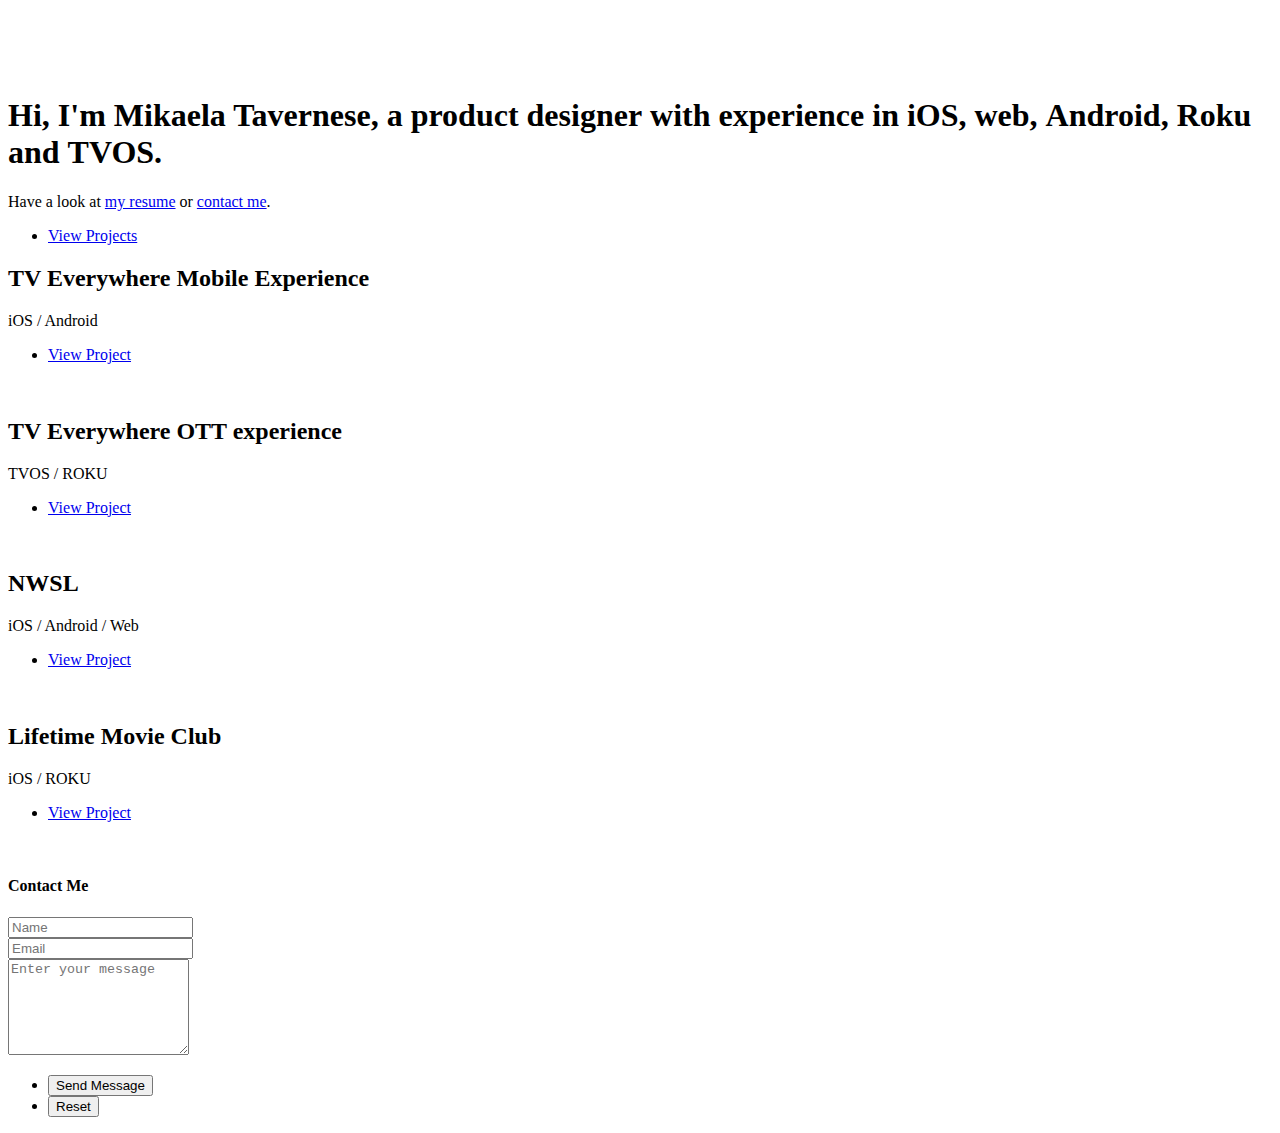
==== index.html @ 7dec74e7 "updated svg logo (link)" ====
<!DOCTYPE HTML>
<!--
    Photon by HTML5 UP
    html5up.net | @ajlkn
    Free for personal and commercial use under the CCA 3.0 license (html5up.net/license)
-->
<html>

<head>
    <title>Mikaela  Tavernese</title>
    <meta charset="utf-8" />
    <meta name="viewport" content="width=device-width, initial-scale=1" />
    <!--[if lte IE 8]><script src="assets/js/ie/html5shiv.js"></script><![endif]-->
    <link rel="stylesheet" href="assets/css/main.css" />
    <!--[if lte IE 8]><link rel="stylesheet" href="assets/css/ie8.css" /><![endif]-->
    <!--[if lte IE 9]><link rel="stylesheet" href="assets/css/ie9.css" /><![endif]-->
</head>

<body>
    <!-- Header -->
    <section id="header">
        <div class="inner">
            <!-- <span class="icon major fa-cloud"></span> -->
            <span class="logo">
              <svg width="4em" height="4em" viewBox="0 0 36 36" version="1.1">
                <g id="Page-1" stroke="none" stroke-width="1" fill="none" fill-rule="evenodd">
                    <path d="M18,36 C8.0588745,36 0,27.9411255 0,18 C0,8.0588745 8.0588745,0 18,0 C27.9411255,0 36,8.0588745 36,18 C36,27.9411255 27.9411255,36 18,36 Z M23.976,12.212 L18.267,19.393 L12.533,12.212 C12.398,12.081 12.216,12 12.012,12 L9,12 L9,13.476 L10.775,13.476 L10.775,22.597 L9,22.597 L9,24.075 L14.026,24.075 L14.026,22.597 L12.25,22.597 L12.25,14.328 L17.597,20.954 L17.697,21.081 C17.84,21.221 18.037,21.311 18.254,21.311 C18.472,21.311 18.667,21.221 18.81,21.081 L18.913,20.954 L24.211,14.328 L24.256,22.597 L22.482,22.597 L22.482,24.075 L27.509,24.075 L27.509,22.597 L25.731,22.597 L25.731,13.476 L27.509,13.476 L27.509,12 L24.495,12 C24.293,12 24.109,12.081 23.976,12.212 Z" id="Oval-Copy" fill="#fff"></path>
                </g>
            </svg>
            </span>
            <h1>Hi, I'm <strong>Mikaela Tavernese</strong>, a <strong>product designer</strong> with experience in <strong>iOS</strong>, <strong>web</strong>, <strong>Android</strong>, <strong>Roku</strong> and <strong>TVOS</strong>.</h1>
            <p>Have a look at <a href="resume3.html">my resume</a> or <a href="#footer" class=" scrolly">contact me</a>.</p>
            <ul class="actions">
                <li><a href="#one" class="button scrolly">View Projects</a></li>
            </ul>
        </div>
    </section>
    <!-- TVE mobile -->
    <section id="one" class="main style1 first">
        <div class="container">
            <div class="row 150%">
                <div class="6u 12u$(medium)">
                    <header class="major">
                        <h2>TV Everywhere Mobile Experience</h2>
                    </header>
                    <p>iOS / Android</p>
                    <ul class="actions fit">
                        <li><a href="project-tvem.html" class="button special">View Project</a></li>
                    </ul>
                </div>
                <div class="6u$ 12u$(medium) important(medium)">
                    <span class="image fit"><img src="images/tve-home.jpg" alt="" /></span>
                </div>
            </div>
        </div>
    </section>
    <!-- TVE ott -->
    <section id="one" class="main style1">
        <div class="container">
            <div class="row 150%">
                <div class="6u 12u$(medium)">
                    <header class="major">
                        <h2>TV Everywhere OTT experience</h2>
                    </header>
                    <p>TVOS / ROKU</p>
                    <ul class="actions fit">
                        <li><a href="project-tveott.html" class="button special">View Project</a></li>
                    </ul>
                </div>
                <div class="6u$ 12u$(medium) important(medium)">
                    <span class="image fit"><img src="images/tveott-home.jpg" alt="" /></span>
                </div>
            </div>
        </div>
    </section>
    <!-- NWSL -->
    <section id="one" class="main style1">
        <div class="container">
            <div class="row 150%">
                <div class="6u 12u$(medium)">
                    <header class="major">
                        <h2>NWSL</h2>
                    </header>
                    <p>iOS / Android / Web</p>
                    <ul class="actions fit">
                        <li><a href="project-nwsl.html" class="button special">View Project</a></li>
                    </ul>
                </div>
                <div class="6u$ 12u$(medium) important(medium)">
                    <span class="image fit"><img src="images/nwsl-home.jpg" alt="" /></span>
                </div>
            </div>
        </div>
    </section>
    <!-- LMC -->
    <section id="one" class="main style1">
        <div class="container last">
            <div class="row 150%">
                <div class="6u 12u$(medium)">
                    <header class="major">
                        <h2>Lifetime Movie Club</h2>
                    </header>
                    <p>iOS / ROKU</p>
                    <ul class="actions fit">
                        <li><a href="project-lmc.html" class="button special">View Project</a></li>
                    </ul>
                </div>
                <div class="6u$ 12u$(medium) important(medium)">
                    <span class="image fit"><img src="images/lmc-home.jpg" alt="" /></span>
                </div>
            </div>
        </div>
    </section>
    <!-- Footer -->
    <section id="footer">
        <div class="container last">
            <h4>Contact Me</h4>
            <form action="mailto:mikaela@tavernese.com" method="post" action="#">
                <div class="row uniform 50%">
                    <div class="6u 12u$(xsmall)">
                        <input type="text" name="demo-name" id="demo-name" value="" placeholder="Name" />
                    </div>
                    <div class="6u$ 12u$(xsmall)">
                        <input type="email" name="demo-email" id="demo-email" value="" placeholder="Email" />
                    </div>
                    <div class="12u$">
                        <textarea name="demo-message" id="demo-message" placeholder="Enter your message" rows="6"></textarea>
                    </div>
                    <div class="12u$">
                        <ul class="actions">
                            <li>
                                <input type="submit" value="Send Message" class="special" />
                            </li>
                            <li>
                                <input type="reset" value="Reset" />
                            </li>
                        </ul>
                    </div>
                </div>
            </form>
        </div>
    </section>
    <!-- Scripts -->
    <script src="assets/js/jquery.min.js"></script>
    <script src="assets/js/jquery.scrolly.min.js"></script>
    <script src="assets/js/skel.min.js"></script>
    <script src="assets/js/util.js"></script>
    <!--[if lte IE 8]><script src="assets/js/ie/respond.min.js"></script><![endif]-->
    <script src="assets/js/main.js"></script>
</body>

</html>
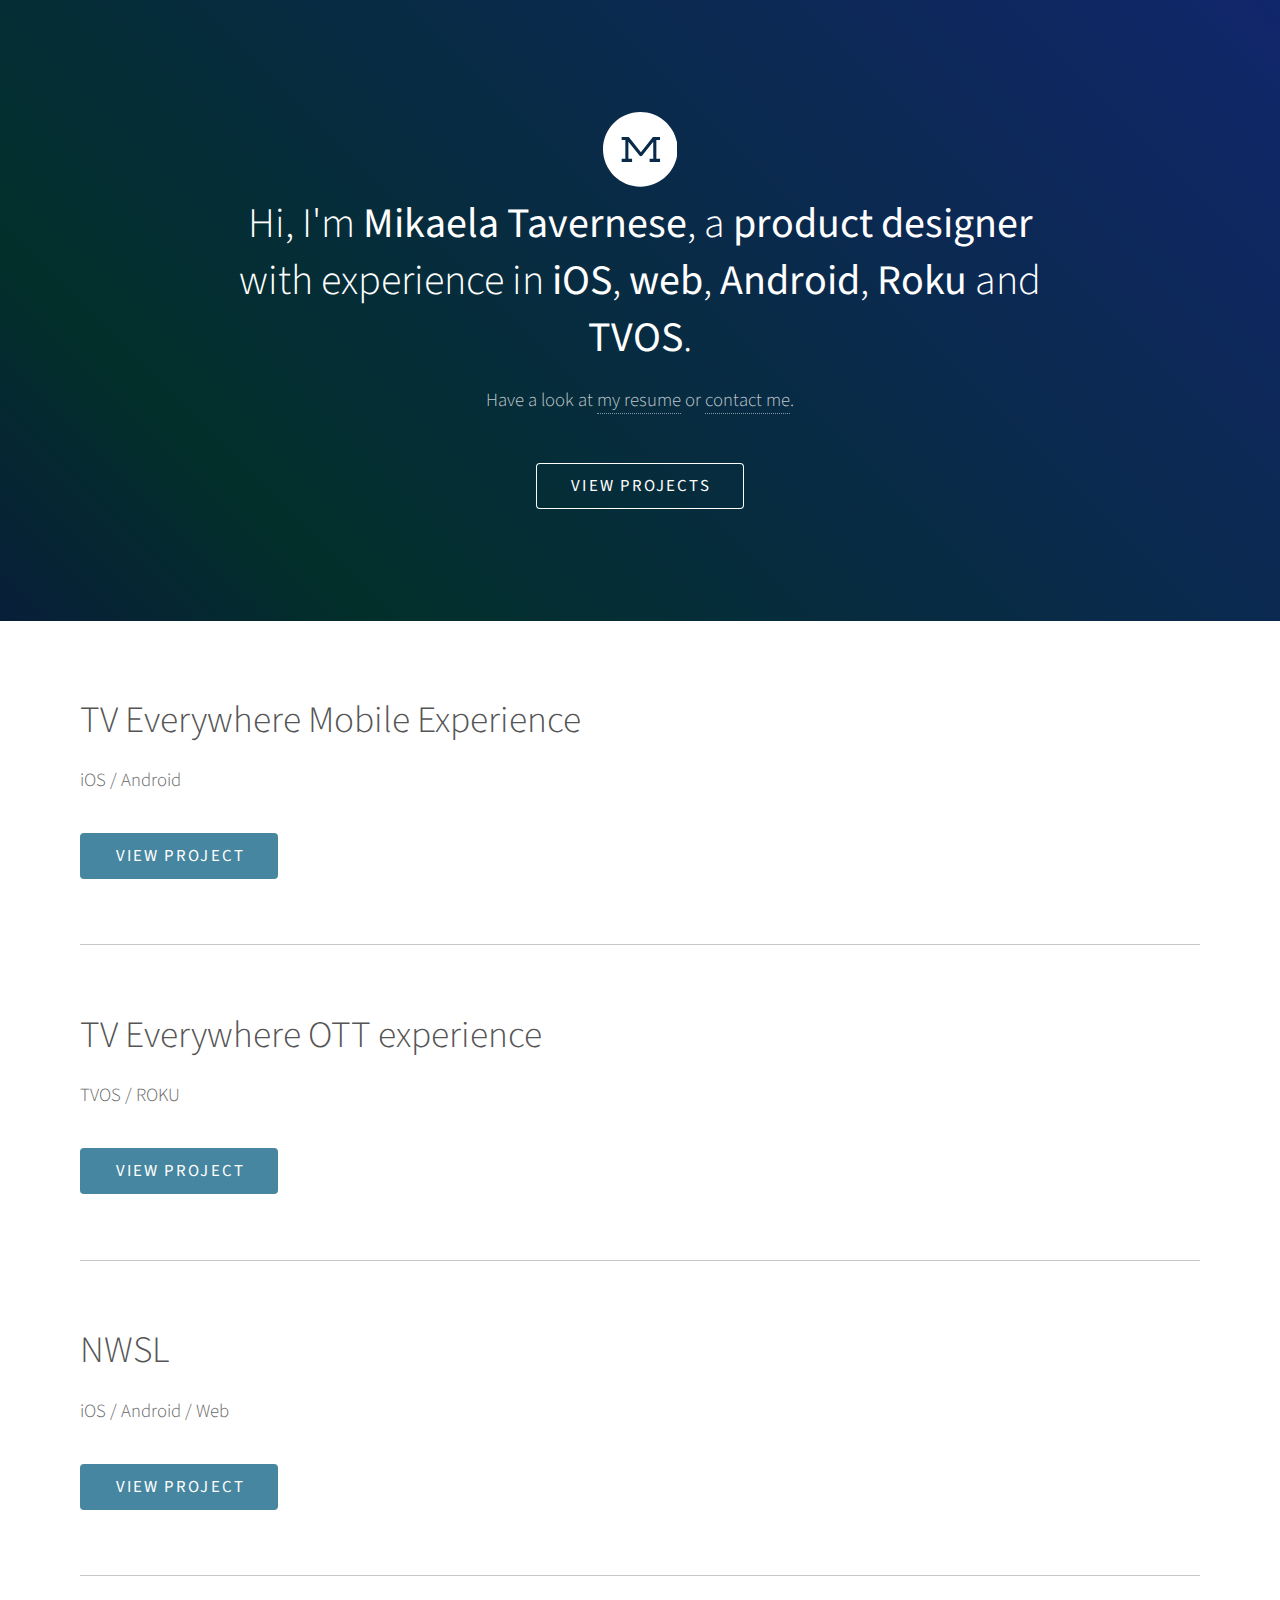
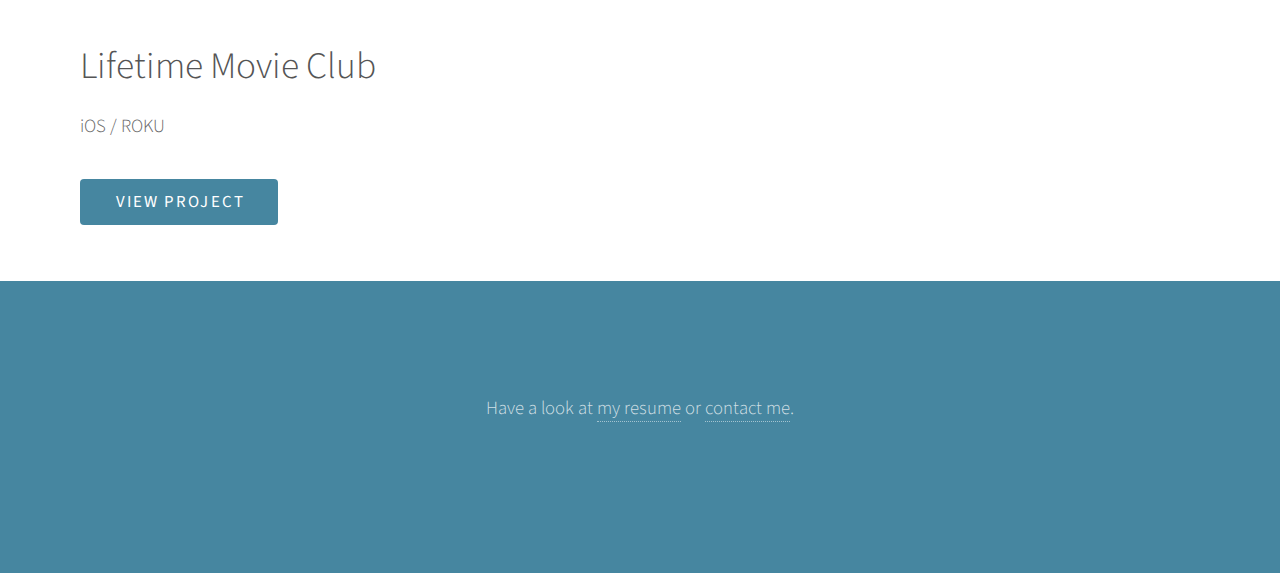
==== commit 7b24a477: "updated resume to add GC" ====
--- a/index.html
+++ b/index.html
@@ -10,6 +10,7 @@
     <title>Mikaela  Tavernese</title>
     <meta charset="utf-8" />
     <meta name="viewport" content="width=device-width, initial-scale=1" />
+    <link rel="shortcut icon" href="https://mikaelatavernese.github.io/favicon.ico">
     <!--[if lte IE 8]><script src="assets/js/ie/html5shiv.js"></script><![endif]-->
     <link rel="stylesheet" href="assets/css/main.css" />
     <!--[if lte IE 8]><link rel="stylesheet" href="assets/css/ie8.css" /><![endif]-->
@@ -29,7 +30,7 @@
             </svg>
             </span>
             <h1>Hi, I'm <strong>Mikaela Tavernese</strong>, a <strong>product designer</strong> with experience in <strong>iOS</strong>, <strong>web</strong>, <strong>Android</strong>, <strong>Roku</strong> and <strong>TVOS</strong>.</h1>
-            <p>Have a look at <a href="resume3.html">my resume</a> or <a href="#footer" class=" scrolly">contact me</a>.</p>
+            <p>Have a look at <a href="resume.html">my resume</a> or <a href="mailto:mikaela@tavernese.com?subject=Web%20Contact%20Form">contact me</a>.</p>
             <ul class="actions">
                 <li><a href="#one" class="button scrolly">View Projects</a></li>
             </ul>
@@ -113,7 +114,8 @@
     </section>
     <!-- Footer -->
     <section id="footer">
-        <div class="container last">
+      <p>Have a look at <a href="resume.html">my resume</a> or <a href="mailto:mikaela@tavernese.com?subject=Web%20Contact%20Form">contact me</a>.</p>
+        <!-- <div class="container last">
             <h4>Contact Me</h4>
             <form action="mailto:mikaela@tavernese.com" method="post" action="#">
                 <div class="row uniform 50%">
@@ -138,7 +140,7 @@
                     </div>
                 </div>
             </form>
-        </div>
+        </div> -->
     </section>
     <!-- Scripts -->
     <script src="assets/js/jquery.min.js"></script>
--- a/assets/css/main.css
+++ b/assets/css/main.css
@@ -0,0 +1,3779 @@
+@import url("font-awesome.min.css");
+@import url("https://fonts.googleapis.com/css?family=Source+Sans+Pro:300,300italic,400,400italic");
+
+
+
+
+/*
+    Photon by HTML5 UP
+    html5up.net | @ajlkn
+    Free for personal and commercial use under the CCA 3.0 license (html5up.net/license)
+*/
+
+
+/* Reset */
+
+html,
+body,
+div,
+span,
+applet,
+object,
+iframe,
+h1,
+h2,
+h3,
+h4,
+h5,
+h6,
+p,
+blockquote,
+pre,
+a,
+abbr,
+acronym,
+address,
+big,
+cite,
+code,
+del,
+dfn,
+em,
+img,
+ins,
+kbd,
+q,
+s,
+samp,
+small,
+strike,
+strong,
+sub,
+sup,
+tt,
+var,
+b,
+u,
+i,
+center,
+dl,
+dt,
+dd,
+ol,
+ul,
+li,
+fieldset,
+form,
+label,
+legend,
+table,
+caption,
+tbody,
+tfoot,
+thead,
+tr,
+th,
+td,
+article,
+aside,
+canvas,
+details,
+embed,
+figure,
+figcaption,
+footer,
+header,
+hgroup,
+menu,
+nav,
+output,
+ruby,
+section,
+summary,
+time,
+mark,
+audio,
+video {
+    margin: 0;
+    padding: 0;
+    border: 0;
+    font-size: 100%;
+    font: inherit;
+    vertical-align: baseline;
+}
+
+article,
+aside,
+details,
+figcaption,
+figure,
+footer,
+header,
+hgroup,
+menu,
+nav,
+section {
+    display: block;
+}
+
+body {
+    line-height: 1;
+}
+
+ol,
+ul {
+    list-style: none;
+}
+
+blockquote,
+q {
+    quotes: none;
+}
+
+blockquote:before,
+blockquote:after,
+q:before,
+q:after {
+    content: '';
+    content: none;
+}
+
+table {
+    border-collapse: collapse;
+    border-spacing: 0;
+}
+
+body {
+    -webkit-text-size-adjust: none;
+}
+
+
+
+
+/* Box Model */
+
+*,
+*:before,
+*:after {
+    -moz-box-sizing: border-box;
+    -webkit-box-sizing: border-box;
+    box-sizing: border-box;
+}
+
+
+
+
+/* Containers */
+
+.container {
+    margin-left: auto;
+    margin-right: auto;
+}
+
+.container.\31 25\25 {
+    width: 100%;
+    max-width: 75em;
+    min-width: 60em;
+}
+
+.container.\37 5\25 {
+    width: 45em;
+}
+
+.container.\35 0\25 {
+    width: 30em;
+}
+
+.container.\32 5\25 {
+    width: 15em;
+}
+
+.container {
+    width: 60em;
+}
+
+@media screen and (max-width: 1680px) {
+
+    .container.\31 25\25 {
+        width: 100%;
+        max-width: 75em;
+        min-width: 60em;
+    }
+
+    .container.\37 5\25 {
+        width: 45em;
+    }
+
+    .container.\35 0\25 {
+        width: 30em;
+    }
+
+    .container.\32 5\25 {
+        width: 15em;
+    }
+
+    .container {
+        width: 60em;
+    }
+}
+
+@media screen and (max-width: 1140px) {
+
+    .container.\31 25\25 {
+        width: 100%;
+        max-width: 112.5%;
+        min-width: 90%;
+    }
+
+    .container.\37 5\25 {
+        width: 67.5%;
+    }
+
+    .container.\35 0\25 {
+        width: 45%;
+    }
+
+    .container.\32 5\25 {
+        width: 22.5%;
+    }
+
+    .container {
+        width: 90%;
+    }
+}
+
+@media screen and (max-width: 980px) {
+
+    .container.\31 25\25 {
+        width: 100%;
+        max-width: 125%;
+        min-width: 100%;
+    }
+
+    .container.\37 5\25 {
+        width: 75%;
+    }
+
+    .container.\35 0\25 {
+        width: 50%;
+    }
+
+    .container.\32 5\25 {
+        width: 25%;
+    }
+
+    .container {
+        width: 100% !important;
+    }
+}
+
+@media screen and (max-width: 736px) {
+
+    .container.\31 25\25 {
+        width: 100%;
+        max-width: 125%;
+        min-width: 100%;
+    }
+
+    .container.\37 5\25 {
+        width: 75%;
+    }
+
+    .container.\35 0\25 {
+        width: 50%;
+    }
+
+    .container.\32 5\25 {
+        width: 25%;
+    }
+
+    .container {
+        width: 100% !important;
+    }
+}
+
+@media screen and (max-width: 480px) {
+
+    .container.\31 25\25 {
+        width: 100%;
+        max-width: 125%;
+        min-width: 100%;
+    }
+
+    .container.\37 5\25 {
+        width: 75%;
+    }
+
+    .container.\35 0\25 {
+        width: 50%;
+    }
+
+    .container.\32 5\25 {
+        width: 25%;
+    }
+
+    .container {
+        width: 100% !important;
+    }
+}
+
+@media screen and (max-width: 320px) {
+
+    .container.\31 25\25 {
+        width: 100%;
+        max-width: 125%;
+        min-width: 100%;
+    }
+
+    .container.\37 5\25 {
+        width: 75%;
+    }
+
+    .container.\35 0\25 {
+        width: 50%;
+    }
+
+    .container.\32 5\25 {
+        width: 25%;
+    }
+
+    .container {
+        width: 100% !important;
+    }
+}
+
+
+
+
+/* Grid */
+
+.row {
+    border-bottom: solid 1px transparent;
+    -moz-box-sizing: border-box;
+    -webkit-box-sizing: border-box;
+    box-sizing: border-box;
+}
+
+.row>* {
+    float: left;
+    -moz-box-sizing: border-box;
+    -webkit-box-sizing: border-box;
+    box-sizing: border-box;
+}
+
+.row:after,
+.row:before {
+    content: '';
+    display: block;
+    clear: both;
+    height: 0;
+}
+
+.row.uniform>*> :first-child {
+    margin-top: 0;
+}
+
+.row.uniform>*> :last-child {
+    margin-bottom: 0;
+}
+
+.row.\30 \25>* {
+    padding: 0 0 0 0em;
+}
+
+.row.\30 \25 {
+    margin: 0 0 -1px 0em;
+}
+
+.row.uniform.\30 \25>* {
+    padding: 0em 0 0 0em;
+}
+
+.row.uniform.\30 \25 {
+    margin: 0em 0 -1px 0em;
+}
+
+.row>* {
+    padding: 0 0 0 2em;
+}
+
+.row {
+    margin: 0 0 -1px -2em;
+}
+
+.row.uniform>* {
+    padding: 2em 0 0 2em;
+}
+
+.row.uniform {
+    margin: -2em 0 -1px -2em;
+}
+
+.row.\32 00\25>* {
+    padding: 0 0 0 4em;
+}
+
+.row.\32 00\25 {
+    margin: 0 0 -1px -4em;
+}
+
+.row.uniform.\32 00\25>* {
+    padding: 4em 0 0 4em;
+}
+
+.row.uniform.\32 00\25 {
+    margin: -4em 0 -1px -4em;
+}
+
+.row.\31 50\25>* {
+    padding: 0 0 0 3em;
+}
+
+.row.\31 50\25 {
+    margin: 0 0 -1px -3em;
+}
+
+.row.uniform.\31 50\25>* {
+    padding: 3em 0 0 3em;
+}
+
+.row.uniform.\31 50\25 {
+    margin: -3em 0 -1px -3em;
+}
+
+.row.\35 0\25>* {
+    padding: 0 0 0 1em;
+}
+
+.row.\35 0\25 {
+    margin: 0 0 -1px -1em;
+}
+
+.row.uniform.\35 0\25>* {
+    padding: 1em 0 0 1em;
+}
+
+.row.uniform.\35 0\25 {
+    margin: -1em 0 -1px -1em;
+}
+
+.row.\32 5\25>* {
+    padding: 0 0 0 0.5em;
+}
+
+.row.\32 5\25 {
+    margin: 0 0 -1px -0.5em;
+}
+
+.row.uniform.\32 5\25>* {
+    padding: 0.5em 0 0 0.5em;
+}
+
+.row.uniform.\32 5\25 {
+    margin: -0.5em 0 -1px -0.5em;
+}
+
+.project {
+    margin: 0 0 3em -2em;
+}
+
+.\31 2u,
+.\31 2u\24 {
+    width: 100%;
+    clear: none;
+    margin-left: 0;
+}
+
+.\31 1u,
+.\31 1u\24 {
+    width: 91.6666666667%;
+    clear: none;
+    margin-left: 0;
+}
+
+.\31 0u,
+.\31 0u\24 {
+    width: 83.3333333333%;
+    clear: none;
+    margin-left: 0;
+}
+
+.\39 u,
+.\39 u\24 {
+    width: 75%;
+    clear: none;
+    margin-left: 0;
+}
+
+.\38 u,
+.\38 u\24 {
+    width: 66.6666666667%;
+    clear: none;
+    margin-left: 0;
+}
+
+.\37 u,
+.\37 u\24 {
+    width: 58.3333333333%;
+    clear: none;
+    margin-left: 0;
+}
+
+.\36 u,
+.\36 u\24 {
+    width: 50%;
+    clear: none;
+    margin-left: 0;
+}
+
+.\35 u,
+.\35 u\24 {
+    width: 41.6666666667%;
+    clear: none;
+    margin-left: 0;
+}
+
+.\34 u,
+.\34 u\24 {
+    width: 33.3333333333%;
+    clear: none;
+    margin-left: 0;
+}
+
+.\33 u,
+.\33 u\24 {
+    width: 25%;
+    clear: none;
+    margin-left: 0;
+}
+
+.\32 u,
+.\32 u\24 {
+    width: 16.6666666667%;
+    clear: none;
+    margin-left: 0;
+}
+
+.\31 u,
+.\31 u\24 {
+    width: 8.3333333333%;
+    clear: none;
+    margin-left: 0;
+}
+
+.\31 2u\24+*,
+.\31 1u\24+*,
+.\31 0u\24+*,
+.\39 u\24+*,
+.\38 u\24+*,
+.\37 u\24+*,
+.\36 u\24+*,
+.\35 u\24+*,
+.\34 u\24+*,
+.\33 u\24+*,
+.\32 u\24+*,
+.\31 u\24+* {
+    clear: left;
+}
+
+.\-11u {
+    margin-left: 91.66667%;
+}
+
+.\-10u {
+    margin-left: 83.33333%;
+}
+
+.\-9u {
+    margin-left: 75%;
+}
+
+.\-8u {
+    margin-left: 66.66667%;
+}
+
+.\-7u {
+    margin-left: 58.33333%;
+}
+
+.\-6u {
+    margin-left: 50%;
+}
+
+.\-5u {
+    margin-left: 41.66667%;
+}
+
+.\-4u {
+    margin-left: 33.33333%;
+}
+
+.\-3u {
+    margin-left: 25%;
+}
+
+.\-2u {
+    margin-left: 16.66667%;
+}
+
+.\-1u {
+    margin-left: 8.33333%;
+}
+
+@media screen and (max-width: 1680px) {
+
+    .row>* {
+        padding: 0 0 0 2em;
+    }
+
+    .row {
+        margin: 0 0 -1px -2em;
+    }
+
+    .row.uniform>* {
+        padding: 2em 0 0 2em;
+    }
+
+    .row.uniform {
+        margin: -2em 0 -1px -2em;
+    }
+
+    .row.\32 00\25>* {
+        padding: 0 0 0 4em;
+    }
+
+    .row.\32 00\25 {
+        margin: 0 0 -1px -4em;
+    }
+
+    .row.uniform.\32 00\25>* {
+        padding: 4em 0 0 4em;
+    }
+
+    .row.uniform.\32 00\25 {
+        margin: -4em 0 -1px -4em;
+    }
+
+    .row.\31 50\25>* {
+        padding: 0 0 0 3em;
+    }
+
+    .row.\31 50\25 {
+        margin: 0 0 -1px -3em;
+    }
+
+    .row.uniform.\31 50\25>* {
+        padding: 3em 0 0 3em;
+    }
+
+    .row.uniform.\31 50\25 {
+        margin: -3em 0 -1px -3em;
+    }
+
+    .row.\35 0\25>* {
+        padding: 0 0 0 1em;
+    }
+
+    .row.\35 0\25 {
+        margin: 0 0 -1px -1em;
+    }
+
+    .row.uniform.\35 0\25>* {
+        padding: 1em 0 0 1em;
+    }
+
+    .row.uniform.\35 0\25 {
+        margin: -1em 0 -1px -1em;
+    }
+
+    .row.\32 5\25>* {
+        padding: 0 0 0 0.5em;
+    }
+
+    .row.\32 5\25 {
+        margin: 0 0 -1px -0.5em;
+    }
+
+    .row.uniform.\32 5\25>* {
+        padding: 0.5em 0 0 0.5em;
+    }
+
+    .row.uniform.\32 5\25 {
+        margin: -0.5em 0 -1px -0.5em;
+    }
+
+    .project {
+        margin: 0 0 3em -2em;
+    }
+
+    .\31 2u\28xlarge\29,
+    .\31 2u\24\28xlarge\29 {
+        width: 100%;
+        clear: none;
+        margin-left: 0;
+    }
+
+    .\31 1u\28xlarge\29,
+    .\31 1u\24\28xlarge\29 {
+        width: 91.6666666667%;
+        clear: none;
+        margin-left: 0;
+    }
+
+    .\31 0u\28xlarge\29,
+    .\31 0u\24\28xlarge\29 {
+        width: 83.3333333333%;
+        clear: none;
+        margin-left: 0;
+    }
+
+    .\39 u\28xlarge\29,
+    .\39 u\24\28xlarge\29 {
+        width: 75%;
+        clear: none;
+        margin-left: 0;
+    }
+
+    .\38 u\28xlarge\29,
+    .\38 u\24\28xlarge\29 {
+        width: 66.6666666667%;
+        clear: none;
+        margin-left: 0;
+    }
+
+    .\37 u\28xlarge\29,
+    .\37 u\24\28xlarge\29 {
+        width: 58.3333333333%;
+        clear: none;
+        margin-left: 0;
+    }
+
+    .\36 u\28xlarge\29,
+    .\36 u\24\28xlarge\29 {
+        width: 50%;
+        clear: none;
+        margin-left: 0;
+    }
+
+    .\35 u\28xlarge\29,
+    .\35 u\24\28xlarge\29 {
+        width: 41.6666666667%;
+        clear: none;
+        margin-left: 0;
+    }
+
+    .\34 u\28xlarge\29,
+    .\34 u\24\28xlarge\29 {
+        width: 33.3333333333%;
+        clear: none;
+        margin-left: 0;
+    }
+
+    .\33 u\28xlarge\29,
+    .\33 u\24\28xlarge\29 {
+        width: 25%;
+        clear: none;
+        margin-left: 0;
+    }
+
+    .\32 u\28xlarge\29,
+    .\32 u\24\28xlarge\29 {
+        width: 16.6666666667%;
+        clear: none;
+        margin-left: 0;
+    }
+
+    .\31 u\28xlarge\29,
+    .\31 u\24\28xlarge\29 {
+        width: 8.3333333333%;
+        clear: none;
+        margin-left: 0;
+    }
+
+    .\31 2u\24\28xlarge\29+*,
+    .\31 1u\24\28xlarge\29+*,
+    .\31 0u\24\28xlarge\29+*,
+    .\39 u\24\28xlarge\29+*,
+    .\38 u\24\28xlarge\29+*,
+    .\37 u\24\28xlarge\29+*,
+    .\36 u\24\28xlarge\29+*,
+    .\35 u\24\28xlarge\29+*,
+    .\34 u\24\28xlarge\29+*,
+    .\33 u\24\28xlarge\29+*,
+    .\32 u\24\28xlarge\29+*,
+    .\31 u\24\28xlarge\29+* {
+        clear: left;
+    }
+
+    .\-11u\28xlarge\29 {
+        margin-left: 91.66667%;
+    }
+
+    .\-10u\28xlarge\29 {
+        margin-left: 83.33333%;
+    }
+
+    .\-9u\28xlarge\29 {
+        margin-left: 75%;
+    }
+
+    .\-8u\28xlarge\29 {
+        margin-left: 66.66667%;
+    }
+
+    .\-7u\28xlarge\29 {
+        margin-left: 58.33333%;
+    }
+
+    .\-6u\28xlarge\29 {
+        margin-left: 50%;
+    }
+
+    .\-5u\28xlarge\29 {
+        margin-left: 41.66667%;
+    }
+
+    .\-4u\28xlarge\29 {
+        margin-left: 33.33333%;
+    }
+
+    .\-3u\28xlarge\29 {
+        margin-left: 25%;
+    }
+
+    .\-2u\28xlarge\29 {
+        margin-left: 16.66667%;
+    }
+
+    .\-1u\28xlarge\29 {
+        margin-left: 8.33333%;
+    }
+}
+
+@media screen and (max-width: 1140px) {
+
+    .row>* {
+        padding: 0 0 0 1.5em;
+    }
+
+    .row {
+        margin: 0 0 -1px -1.5em;
+    }
+
+    .row.uniform>* {
+        padding: 1.5em 0 0 1.5em;
+    }
+
+    .row.uniform {
+        margin: -1.5em 0 -1px -1.5em;
+    }
+
+    .row.\32 00\25>* {
+        padding: 0 0 0 3em;
+    }
+
+    .row.\32 00\25 {
+        margin: 0 0 -1px -3em;
+    }
+
+    .row.uniform.\32 00\25>* {
+        padding: 3em 0 0 3em;
+    }
+
+    .row.uniform.\32 00\25 {
+        margin: -3em 0 -1px -3em;
+    }
+
+    .row.\31 50\25>* {
+        padding: 0 0 0 2.25em;
+    }
+
+    .row.\31 50\25 {
+        margin: 0 0 -1px -2.25em;
+    }
+
+    .row.uniform.\31 50\25>* {
+        padding: 2.25em 0 0 2.25em;
+    }
+
+    .row.uniform.\31 50\25 {
+        margin: -2.25em 0 -1px -2.25em;
+    }
+
+    .row.\35 0\25>* {
+        padding: 0 0 0 0.75em;
+    }
+
+    .row.\35 0\25 {
+        margin: 0 0 -1px -0.75em;
+    }
+
+    .row.uniform.\35 0\25>* {
+        padding: 0.75em 0 0 0.75em;
+    }
+
+    .row.uniform.\35 0\25 {
+        margin: -0.75em 0 -1px -0.75em;
+    }
+
+    .row.\32 5\25>* {
+        padding: 0 0 0 0.375em;
+    }
+
+    .row.\32 5\25 {
+        margin: 0 0 -1px -0.375em;
+    }
+
+    .row.uniform.\32 5\25>* {
+        padding: 0.375em 0 0 0.375em;
+    }
+
+    .row.uniform.\32 5\25 {
+        margin: -0.375em 0 -1px -0.375em;
+    }
+
+    .project {
+        margin: 0 0 3em -1.5em;
+    }
+
+    .\31 2u\28large\29,
+    .\31 2u\24\28large\29 {
+        width: 100%;
+        clear: none;
+        margin-left: 0;
+    }
+
+    .\31 1u\28large\29,
+    .\31 1u\24\28large\29 {
+        width: 91.6666666667%;
+        clear: none;
+        margin-left: 0;
+    }
+
+    .\31 0u\28large\29,
+    .\31 0u\24\28large\29 {
+        width: 83.3333333333%;
+        clear: none;
+        margin-left: 0;
+    }
+
+    .\39 u\28large\29,
+    .\39 u\24\28large\29 {
+        width: 75%;
+        clear: none;
+        margin-left: 0;
+    }
+
+    .\38 u\28large\29,
+    .\38 u\24\28large\29 {
+        width: 66.6666666667%;
+        clear: none;
+        margin-left: 0;
+    }
+
+    .\37 u\28large\29,
+    .\37 u\24\28large\29 {
+        width: 58.3333333333%;
+        clear: none;
+        margin-left: 0;
+    }
+
+    .\36 u\28large\29,
+    .\36 u\24\28large\29 {
+        width: 50%;
+        clear: none;
+        margin-left: 0;
+    }
+
+    .\35 u\28large\29,
+    .\35 u\24\28large\29 {
+        width: 41.6666666667%;
+        clear: none;
+        margin-left: 0;
+    }
+
+    .\34 u\28large\29,
+    .\34 u\24\28large\29 {
+        width: 33.3333333333%;
+        clear: none;
+        margin-left: 0;
+    }
+
+    .\33 u\28large\29,
+    .\33 u\24\28large\29 {
+        width: 25%;
+        clear: none;
+        margin-left: 0;
+    }
+
+    .\32 u\28large\29,
+    .\32 u\24\28large\29 {
+        width: 16.6666666667%;
+        clear: none;
+        margin-left: 0;
+    }
+
+    .\31 u\28large\29,
+    .\31 u\24\28large\29 {
+        width: 8.3333333333%;
+        clear: none;
+        margin-left: 0;
+    }
+
+    .\31 2u\24\28large\29+*,
+    .\31 1u\24\28large\29+*,
+    .\31 0u\24\28large\29+*,
+    .\39 u\24\28large\29+*,
+    .\38 u\24\28large\29+*,
+    .\37 u\24\28large\29+*,
+    .\36 u\24\28large\29+*,
+    .\35 u\24\28large\29+*,
+    .\34 u\24\28large\29+*,
+    .\33 u\24\28large\29+*,
+    .\32 u\24\28large\29+*,
+    .\31 u\24\28large\29+* {
+        clear: left;
+    }
+
+    .\-11u\28large\29 {
+        margin-left: 91.66667%;
+    }
+
+    .\-10u\28large\29 {
+        margin-left: 83.33333%;
+    }
+
+    .\-9u\28large\29 {
+        margin-left: 75%;
+    }
+
+    .\-8u\28large\29 {
+        margin-left: 66.66667%;
+    }
+
+    .\-7u\28large\29 {
+        margin-left: 58.33333%;
+    }
+
+    .\-6u\28large\29 {
+        margin-left: 50%;
+    }
+
+    .\-5u\28large\29 {
+        margin-left: 41.66667%;
+    }
+
+    .\-4u\28large\29 {
+        margin-left: 33.33333%;
+    }
+
+    .\-3u\28large\29 {
+        margin-left: 25%;
+    }
+
+    .\-2u\28large\29 {
+        margin-left: 16.66667%;
+    }
+
+    .\-1u\28large\29 {
+        margin-left: 8.33333%;
+    }
+}
+
+@media screen and (max-width: 980px) {
+
+    .row>* {
+        padding: 0 0 0 1.5em;
+    }
+
+    .row {
+        margin: 0 0 -1px -1.5em;
+    }
+
+    .row.uniform>* {
+        padding: 1.5em 0 0 1.5em;
+    }
+
+    .row.uniform {
+        margin: -1.5em 0 -1px -1.5em;
+    }
+
+    .row.\32 00\25>* {
+        padding: 0 0 0 3em;
+    }
+
+    .row.\32 00\25 {
+        margin: 0 0 -1px -3em;
+    }
+
+    .row.uniform.\32 00\25>* {
+        padding: 3em 0 0 3em;
+    }
+
+    .row.uniform.\32 00\25 {
+        margin: -3em 0 -1px -3em;
+    }
+
+    .row.\31 50\25>* {
+        padding: 0 0 0 2.25em;
+    }
+
+    .row.\31 50\25 {
+        margin: 0 0 -1px -2.25em;
+    }
+
+    .row.uniform.\31 50\25>* {
+        padding: 2.25em 0 0 2.25em;
+    }
+
+    .row.uniform.\31 50\25 {
+        margin: -2.25em 0 -1px -2.25em;
+    }
+
+    .row.\35 0\25>* {
+        padding: 0 0 0 0.75em;
+    }
+
+    .row.\35 0\25 {
+        margin: 0 0 -1px -0.75em;
+    }
+
+    .row.uniform.\35 0\25>* {
+        padding: 0.75em 0 0 0.75em;
+    }
+
+    .row.uniform.\35 0\25 {
+        margin: -0.75em 0 -1px -0.75em;
+    }
+
+    .row.\32 5\25>* {
+        padding: 0 0 0 0.375em;
+    }
+
+    .row.\32 5\25 {
+        margin: 0 0 -1px -0.375em;
+    }
+
+    .row.uniform.\32 5\25>* {
+        padding: 0.375em 0 0 0.375em;
+    }
+
+    .row.uniform.\32 5\25 {
+        margin: -0.375em 0 -1px -0.375em;
+    }
+
+
+    .\31 2u\28medium\29,
+    .\31 2u\24\28medium\29 {
+        width: 100%;
+        clear: none;
+        margin-left: 0;
+    }
+
+    .\31 1u\28medium\29,
+    .\31 1u\24\28medium\29 {
+        width: 91.6666666667%;
+        clear: none;
+        margin-left: 0;
+    }
+
+    .\31 0u\28medium\29,
+    .\31 0u\24\28medium\29 {
+        width: 83.3333333333%;
+        clear: none;
+        margin-left: 0;
+    }
+
+    .\39 u\28medium\29,
+    .\39 u\24\28medium\29 {
+        width: 75%;
+        clear: none;
+        margin-left: 0;
+    }
+
+    .\38 u\28medium\29,
+    .\38 u\24\28medium\29 {
+        width: 66.6666666667%;
+        clear: none;
+        margin-left: 0;
+    }
+
+    .\37 u\28medium\29,
+    .\37 u\24\28medium\29 {
+        width: 58.3333333333%;
+        clear: none;
+        margin-left: 0;
+    }
+
+    .\36 u\28medium\29,
+    .\36 u\24\28medium\29 {
+        width: 50%;
+        clear: none;
+        margin-left: 0;
+    }
+
+    .\35 u\28medium\29,
+    .\35 u\24\28medium\29 {
+        width: 41.6666666667%;
+        clear: none;
+        margin-left: 0;
+    }
+
+    .\34 u\28medium\29,
+    .\34 u\24\28medium\29 {
+        width: 33.3333333333%;
+        clear: none;
+        margin-left: 0;
+    }
+
+    .\33 u\28medium\29,
+    .\33 u\24\28medium\29 {
+        width: 25%;
+        clear: none;
+        margin-left: 0;
+    }
+
+    .\32 u\28medium\29,
+    .\32 u\24\28medium\29 {
+        width: 16.6666666667%;
+        clear: none;
+        margin-left: 0;
+    }
+
+    .\31 u\28medium\29,
+    .\31 u\24\28medium\29 {
+        width: 8.3333333333%;
+        clear: none;
+        margin-left: 0;
+    }
+
+    .\31 2u\24\28medium\29+*,
+    .\31 1u\24\28medium\29+*,
+    .\31 0u\24\28medium\29+*,
+    .\39 u\24\28medium\29+*,
+    .\38 u\24\28medium\29+*,
+    .\37 u\24\28medium\29+*,
+    .\36 u\24\28medium\29+*,
+    .\35 u\24\28medium\29+*,
+    .\34 u\24\28medium\29+*,
+    .\33 u\24\28medium\29+*,
+    .\32 u\24\28medium\29+*,
+    .\31 u\24\28medium\29+* {
+        clear: left;
+    }
+
+    .\-11u\28medium\29 {
+        margin-left: 91.66667%;
+    }
+
+    .\-10u\28medium\29 {
+        margin-left: 83.33333%;
+    }
+
+    .\-9u\28medium\29 {
+        margin-left: 75%;
+    }
+
+    .\-8u\28medium\29 {
+        margin-left: 66.66667%;
+    }
+
+    .\-7u\28medium\29 {
+        margin-left: 58.33333%;
+    }
+
+    .\-6u\28medium\29 {
+        margin-left: 50%;
+    }
+
+    .\-5u\28medium\29 {
+        margin-left: 41.66667%;
+    }
+
+    .\-4u\28medium\29 {
+        margin-left: 33.33333%;
+    }
+
+    .\-3u\28medium\29 {
+        margin-left: 25%;
+    }
+
+    .\-2u\28medium\29 {
+        margin-left: 16.66667%;
+    }
+
+    .\-1u\28medium\29 {
+        margin-left: 8.33333%;
+    }
+}
+
+@media screen and (max-width: 736px) {
+
+    .row>* {
+        padding: 0 0 0 1.5em;
+    }
+
+    .row {
+        margin: 0 0 -1px -1.5em;
+    }
+
+    .row.uniform>* {
+        padding: 1.5em 0 0 1.5em;
+    }
+
+    .row.uniform {
+        margin: -1.5em 0 -1px -1.5em;
+    }
+
+    .row.\32 00\25>* {
+        padding: 0 0 0 3em;
+    }
+
+    .row.\32 00\25 {
+        margin: 0 0 -1px -3em;
+    }
+
+    .row.uniform.\32 00\25>* {
+        padding: 3em 0 0 3em;
+    }
+
+    .row.uniform.\32 00\25 {
+        margin: -3em 0 -1px -3em;
+    }
+
+    .row.\31 50\25>* {
+        padding: 0 0 0 2.25em;
+    }
+
+    .row.\31 50\25 {
+        margin: 0 0 -1px -2.25em;
+    }
+
+    .row.uniform.\31 50\25>* {
+        padding: 2.25em 0 0 2.25em;
+    }
+
+    .row.uniform.\31 50\25 {
+        margin: -2.25em 0 -1px -2.25em;
+    }
+
+    .row.\35 0\25>* {
+        padding: 0 0 0 0.75em;
+    }
+
+    .row.\35 0\25 {
+        margin: 0 0 -1px -0.75em;
+    }
+
+    .row.uniform.\35 0\25>* {
+        padding: 0.75em 0 0 0.75em;
+    }
+
+    .row.uniform.\35 0\25 {
+        margin: -0.75em 0 -1px -0.75em;
+    }
+
+    .row.\32 5\25>* {
+        padding: 0 0 0 0.375em;
+    }
+
+    .row.\32 5\25 {
+        margin: 0 0 -1px -0.375em;
+    }
+
+    .row.uniform.\32 5\25>* {
+        padding: 0.375em 0 0 0.375em;
+    }
+
+    .row.uniform.\32 5\25 {
+        margin: -0.375em 0 -1px -0.375em;
+    }
+
+    .project {
+        margin: 0 0 3em 1.5em;
+    }
+
+    .\31 2u\28small\29,
+    .\31 2u\24\28small\29 {
+        width: 100%;
+        clear: none;
+        margin-left: 0;
+    }
+
+    .\31 1u\28small\29,
+    .\31 1u\24\28small\29 {
+        width: 91.6666666667%;
+        clear: none;
+        margin-left: 0;
+    }
+
+    .\31 0u\28small\29,
+    .\31 0u\24\28small\29 {
+        width: 83.3333333333%;
+        clear: none;
+        margin-left: 0;
+    }
+
+    .\39 u\28small\29,
+    .\39 u\24\28small\29 {
+        width: 75%;
+        clear: none;
+        margin-left: 0;
+    }
+
+    .\38 u\28small\29,
+    .\38 u\24\28small\29 {
+        width: 66.6666666667%;
+        clear: none;
+        margin-left: 0;
+    }
+
+    .\37 u\28small\29,
+    .\37 u\24\28small\29 {
+        width: 58.3333333333%;
+        clear: none;
+        margin-left: 0;
+    }
+
+    .\36 u\28small\29,
+    .\36 u\24\28small\29 {
+        width: 50%;
+        clear: none;
+        margin-left: 0;
+    }
+
+    .\35 u\28small\29,
+    .\35 u\24\28small\29 {
+        width: 41.6666666667%;
+        clear: none;
+        margin-left: 0;
+    }
+
+    .\34 u\28small\29,
+    .\34 u\24\28small\29 {
+        width: 33.3333333333%;
+        clear: none;
+        margin-left: 0;
+    }
+
+    .\33 u\28small\29,
+    .\33 u\24\28small\29 {
+        width: 25%;
+        clear: none;
+        margin-left: 0;
+    }
+
+    .\32 u\28small\29,
+    .\32 u\24\28small\29 {
+        width: 16.6666666667%;
+        clear: none;
+        margin-left: 0;
+    }
+
+    .\31 u\28small\29,
+    .\31 u\24\28small\29 {
+        width: 8.3333333333%;
+        clear: none;
+        margin-left: 0;
+    }
+
+    .\31 2u\24\28small\29+*,
+    .\31 1u\24\28small\29+*,
+    .\31 0u\24\28small\29+*,
+    .\39 u\24\28small\29+*,
+    .\38 u\24\28small\29+*,
+    .\37 u\24\28small\29+*,
+    .\36 u\24\28small\29+*,
+    .\35 u\24\28small\29+*,
+    .\34 u\24\28small\29+*,
+    .\33 u\24\28small\29+*,
+    .\32 u\24\28small\29+*,
+    .\31 u\24\28small\29+* {
+        clear: left;
+    }
+
+    .\-11u\28small\29 {
+        margin-left: 91.66667%;
+    }
+
+    .\-10u\28small\29 {
+        margin-left: 83.33333%;
+    }
+
+    .\-9u\28small\29 {
+        margin-left: 75%;
+    }
+
+    .\-8u\28small\29 {
+        margin-left: 66.66667%;
+    }
+
+    .\-7u\28small\29 {
+        margin-left: 58.33333%;
+    }
+
+    .\-6u\28small\29 {
+        margin-left: 50%;
+    }
+
+    .\-5u\28small\29 {
+        margin-left: 41.66667%;
+    }
+
+    .\-4u\28small\29 {
+        margin-left: 33.33333%;
+    }
+
+    .\-3u\28small\29 {
+        margin-left: 25%;
+    }
+
+    .\-2u\28small\29 {
+        margin-left: 16.66667%;
+    }
+
+    .\-1u\28small\29 {
+        margin-left: 8.33333%;
+    }
+}
+
+@media screen and (max-width: 480px) {
+
+    .row>* {
+        padding: 0 0 0 1.5em;
+    }
+
+    .row {
+        margin: 0 0 -1px -1.5em;
+    }
+
+    .row.uniform>* {
+        padding: 1.5em 0 0 1.5em;
+    }
+
+    .row.uniform {
+        margin: -1.5em 0 -1px -1.5em;
+    }
+
+    .row.\32 00\25>* {
+        padding: 0 0 0 3em;
+    }
+
+    .row.\32 00\25 {
+        margin: 0 0 -1px -3em;
+    }
+
+    .row.uniform.\32 00\25>* {
+        padding: 3em 0 0 3em;
+    }
+
+    .row.uniform.\32 00\25 {
+        margin: -3em 0 -1px -3em;
+    }
+
+    .row.\31 50\25>* {
+        padding: 0 0 0 2.25em;
+    }
+
+    .row.\31 50\25 {
+        margin: 0 0 -1px -2.25em;
+    }
+
+    .row.uniform.\31 50\25>* {
+        padding: 2.25em 0 0 2.25em;
+    }
+
+    .row.uniform.\31 50\25 {
+        margin: -2.25em 0 -1px -2.25em;
+    }
+
+    .row.\35 0\25>* {
+        padding: 0 0 0 0.75em;
+    }
+
+    .row.\35 0\25 {
+        margin: 0 0 -1px -0.75em;
+    }
+
+    .row.uniform.\35 0\25>* {
+        padding: 0.75em 0 0 0.75em;
+    }
+
+    .row.uniform.\35 0\25 {
+        margin: -0.75em 0 -1px -0.75em;
+    }
+
+    .row.\32 5\25>* {
+        padding: 0 0 0 0.375em;
+    }
+
+    .row.\32 5\25 {
+        margin: 0 0 -1px -0.375em;
+    }
+
+    .row.uniform.\32 5\25>* {
+        padding: 0.375em 0 0 0.375em;
+    }
+
+    .row.uniform.\32 5\25 {
+        margin: -0.375em 0 -1px -0.375em;
+    }
+
+    .project {
+        margin: 0 0 3em -2em;
+    }
+
+    .\31 2u\28xsmall\29,
+    .\31 2u\24\28xsmall\29 {
+        width: 100%;
+        clear: none;
+        margin-left: 0;
+    }
+
+    .\31 1u\28xsmall\29,
+    .\31 1u\24\28xsmall\29 {
+        width: 91.6666666667%;
+        clear: none;
+        margin-left: 0;
+    }
+
+    .\31 0u\28xsmall\29,
+    .\31 0u\24\28xsmall\29 {
+        width: 83.3333333333%;
+        clear: none;
+        margin-left: 0;
+    }
+
+    .\39 u\28xsmall\29,
+    .\39 u\24\28xsmall\29 {
+        width: 75%;
+        clear: none;
+        margin-left: 0;
+    }
+
+    .\38 u\28xsmall\29,
+    .\38 u\24\28xsmall\29 {
+        width: 66.6666666667%;
+        clear: none;
+        margin-left: 0;
+    }
+
+    .\37 u\28xsmall\29,
+    .\37 u\24\28xsmall\29 {
+        width: 58.3333333333%;
+        clear: none;
+        margin-left: 0;
+    }
+
+    .\36 u\28xsmall\29,
+    .\36 u\24\28xsmall\29 {
+        width: 50%;
+        clear: none;
+        margin-left: 0;
+    }
+
+    .\35 u\28xsmall\29,
+    .\35 u\24\28xsmall\29 {
+        width: 41.6666666667%;
+        clear: none;
+        margin-left: 0;
+    }
+
+    .\34 u\28xsmall\29,
+    .\34 u\24\28xsmall\29 {
+        width: 33.3333333333%;
+        clear: none;
+        margin-left: 0;
+    }
+
+    .\33 u\28xsmall\29,
+    .\33 u\24\28xsmall\29 {
+        width: 25%;
+        clear: none;
+        margin-left: 0;
+    }
+
+    .\32 u\28xsmall\29,
+    .\32 u\24\28xsmall\29 {
+        width: 16.6666666667%;
+        clear: none;
+        margin-left: 0;
+    }
+
+    .\31 u\28xsmall\29,
+    .\31 u\24\28xsmall\29 {
+        width: 8.3333333333%;
+        clear: none;
+        margin-left: 0;
+    }
+
+    .\31 2u\24\28xsmall\29+*,
+    .\31 1u\24\28xsmall\29+*,
+    .\31 0u\24\28xsmall\29+*,
+    .\39 u\24\28xsmall\29+*,
+    .\38 u\24\28xsmall\29+*,
+    .\37 u\24\28xsmall\29+*,
+    .\36 u\24\28xsmall\29+*,
+    .\35 u\24\28xsmall\29+*,
+    .\34 u\24\28xsmall\29+*,
+    .\33 u\24\28xsmall\29+*,
+    .\32 u\24\28xsmall\29+*,
+    .\31 u\24\28xsmall\29+* {
+        clear: left;
+    }
+
+    .\-11u\28xsmall\29 {
+        margin-left: 91.66667%;
+    }
+
+    .\-10u\28xsmall\29 {
+        margin-left: 83.33333%;
+    }
+
+    .\-9u\28xsmall\29 {
+        margin-left: 75%;
+    }
+
+    .\-8u\28xsmall\29 {
+        margin-left: 66.66667%;
+    }
+
+    .\-7u\28xsmall\29 {
+        margin-left: 58.33333%;
+    }
+
+    .\-6u\28xsmall\29 {
+        margin-left: 50%;
+    }
+
+    .\-5u\28xsmall\29 {
+        margin-left: 41.66667%;
+    }
+
+    .\-4u\28xsmall\29 {
+        margin-left: 33.33333%;
+    }
+
+    .\-3u\28xsmall\29 {
+        margin-left: 25%;
+    }
+
+    .\-2u\28xsmall\29 {
+        margin-left: 16.66667%;
+    }
+
+    .\-1u\28xsmall\29 {
+        margin-left: 8.33333%;
+    }
+}
+
+@media screen and (max-width: 320px) {
+
+    .row>* {
+        padding: 0 0 0 1.5em;
+    }
+
+    .row {
+        margin: 0 0 -1px -1.5em;
+    }
+
+    .row.uniform>* {
+        padding: 1.5em 0 0 1.5em;
+    }
+
+    .row.uniform {
+        margin: -1.5em 0 -1px -1.5em;
+    }
+
+    .row.\32 00\25>* {
+        padding: 0 0 0 3em;
+    }
+
+    .row.\32 00\25 {
+        margin: 0 0 -1px -3em;
+    }
+
+    .row.uniform.\32 00\25>* {
+        padding: 3em 0 0 3em;
+    }
+
+    .row.uniform.\32 00\25 {
+        margin: -3em 0 -1px -3em;
+    }
+
+    .row.\31 50\25>* {
+        padding: 0 0 0 2.25em;
+    }
+
+    .row.\31 50\25 {
+        margin: 0 0 -1px -2.25em;
+    }
+
+    .row.uniform.\31 50\25>* {
+        padding: 2.25em 0 0 2.25em;
+    }
+
+    .row.uniform.\31 50\25 {
+        margin: -2.25em 0 -1px -2.25em;
+    }
+
+    .row.\35 0\25>* {
+        padding: 0 0 0 0.75em;
+    }
+
+    .row.\35 0\25 {
+        margin: 0 0 -1px -0.75em;
+    }
+
+    .row.uniform.\35 0\25>* {
+        padding: 0.75em 0 0 0.75em;
+    }
+
+    .row.uniform.\35 0\25 {
+        margin: -0.75em 0 -1px -0.75em;
+    }
+
+    .row.\32 5\25>* {
+        padding: 0 0 0 0.375em;
+    }
+
+    .row.\32 5\25 {
+        margin: 0 0 -1px -0.375em;
+    }
+
+    .row.uniform.\32 5\25>* {
+        padding: 0.375em 0 0 0.375em;
+    }
+
+    .row.uniform.\32 5\25 {
+        margin: -0.375em 0 -1px -0.375em;
+    }
+
+    .project {
+        margin: 0 0 3em -2em;
+    }
+
+    .\31 2u\28xxsmall\29,
+    .\31 2u\24\28xxsmall\29 {
+        width: 100%;
+        clear: none;
+        margin-left: 0;
+    }
+
+    .\31 1u\28xxsmall\29,
+    .\31 1u\24\28xxsmall\29 {
+        width: 91.6666666667%;
+        clear: none;
+        margin-left: 0;
+    }
+
+    .\31 0u\28xxsmall\29,
+    .\31 0u\24\28xxsmall\29 {
+        width: 83.3333333333%;
+        clear: none;
+        margin-left: 0;
+    }
+
+    .\39 u\28xxsmall\29,
+    .\39 u\24\28xxsmall\29 {
+        width: 75%;
+        clear: none;
+        margin-left: 0;
+    }
+
+    .\38 u\28xxsmall\29,
+    .\38 u\24\28xxsmall\29 {
+        width: 66.6666666667%;
+        clear: none;
+        margin-left: 0;
+    }
+
+    .\37 u\28xxsmall\29,
+    .\37 u\24\28xxsmall\29 {
+        width: 58.3333333333%;
+        clear: none;
+        margin-left: 0;
+    }
+
+    .\36 u\28xxsmall\29,
+    .\36 u\24\28xxsmall\29 {
+        width: 50%;
+        clear: none;
+        margin-left: 0;
+    }
+
+    .\35 u\28xxsmall\29,
+    .\35 u\24\28xxsmall\29 {
+        width: 41.6666666667%;
+        clear: none;
+        margin-left: 0;
+    }
+
+    .\34 u\28xxsmall\29,
+    .\34 u\24\28xxsmall\29 {
+        width: 33.3333333333%;
+        clear: none;
+        margin-left: 0;
+    }
+
+    .\33 u\28xxsmall\29,
+    .\33 u\24\28xxsmall\29 {
+        width: 25%;
+        clear: none;
+        margin-left: 0;
+    }
+
+    .\32 u\28xxsmall\29,
+    .\32 u\24\28xxsmall\29 {
+        width: 16.6666666667%;
+        clear: none;
+        margin-left: 0;
+    }
+
+    .\31 u\28xxsmall\29,
+    .\31 u\24\28xxsmall\29 {
+        width: 8.3333333333%;
+        clear: none;
+        margin-left: 0;
+    }
+
+    .\31 2u\24\28xxsmall\29+*,
+    .\31 1u\24\28xxsmall\29+*,
+    .\31 0u\24\28xxsmall\29+*,
+    .\39 u\24\28xxsmall\29+*,
+    .\38 u\24\28xxsmall\29+*,
+    .\37 u\24\28xxsmall\29+*,
+    .\36 u\24\28xxsmall\29+*,
+    .\35 u\24\28xxsmall\29+*,
+    .\34 u\24\28xxsmall\29+*,
+    .\33 u\24\28xxsmall\29+*,
+    .\32 u\24\28xxsmall\29+*,
+    .\31 u\24\28xxsmall\29+* {
+        clear: left;
+    }
+
+    .\-11u\28xxsmall\29 {
+        margin-left: 91.66667%;
+    }
+
+    .\-10u\28xxsmall\29 {
+        margin-left: 83.33333%;
+    }
+
+    .\-9u\28xxsmall\29 {
+        margin-left: 75%;
+    }
+
+    .\-8u\28xxsmall\29 {
+        margin-left: 66.66667%;
+    }
+
+    .\-7u\28xxsmall\29 {
+        margin-left: 58.33333%;
+    }
+
+    .\-6u\28xxsmall\29 {
+        margin-left: 50%;
+    }
+
+    .\-5u\28xxsmall\29 {
+        margin-left: 41.66667%;
+    }
+
+    .\-4u\28xxsmall\29 {
+        margin-left: 33.33333%;
+    }
+
+    .\-3u\28xxsmall\29 {
+        margin-left: 25%;
+    }
+
+    .\-2u\28xxsmall\29 {
+        margin-left: 16.66667%;
+    }
+
+    .\-1u\28xxsmall\29 {
+        margin-left: 8.33333%;
+    }
+}
+
+
+
+
+/* Basic */
+
+body {
+    background: #fff;
+}
+
+body.is-loading *,
+body.is-loading *:before,
+body.is-loading *:after {
+    -moz-animation: none !important;
+    -webkit-animation: none !important;
+    -ms-animation: none !important;
+    animation: none !important;
+    -moz-transition: none !important;
+    -webkit-transition: none !important;
+    -ms-transition: none !important;
+    transition: none !important;
+}
+
+body,
+input,
+select,
+textarea {
+    color: #666;
+    font-family: "Source Sans Pro", Helvetica, sans-serif;
+    font-size: 16pt;
+    font-weight: 300;
+    line-height: 1.65em;
+}
+
+a {
+    -moz-transition: color 0.2s ease-in-out, border-color 0.2s ease-in-out;
+    -webkit-transition: color 0.2s ease-in-out, border-color 0.2s ease-in-out;
+    -ms-transition: color 0.2s ease-in-out, border-color 0.2s ease-in-out;
+    transition: color 0.2s ease-in-out, border-color 0.2s ease-in-out;
+    border-bottom: dotted 1px #666;
+    color: inherit;
+    text-decoration: none;
+}
+
+a:hover {
+    border-bottom-color: transparent !important;
+    color: #6bd4c8;
+}
+
+strong,
+b {
+    color: #555;
+    font-weight: 400;
+}
+
+em,
+i {
+    font-style: italic;
+}
+
+p {
+    margin: 0 0 2em 0;
+}
+
+h1,
+h2,
+h3,
+h4,
+h5,
+h6 {
+    color: #555;
+    line-height: 1em;
+    margin: 0 0 1em 0;
+}
+
+h1 a,
+h2 a,
+h3 a,
+h4 a,
+h5 a,
+h6 a {
+    color: inherit;
+    text-decoration: none;
+}
+
+h1 {
+    font-size: 2.25em;
+    line-height: 1.35em;
+}
+
+h2 {
+    font-size: 2em;
+    line-height: 1.35em;
+}
+
+h3 {
+    font-size: 1.35em;
+    line-height: 1.5em;
+}
+
+h4 {
+    font-size: 1.25em;
+    line-height: 1.5em;
+}
+
+h5 {
+    font-size: 0.9em;
+    line-height: 1.5em;
+}
+
+h6 {
+    font-size: 0.7em;
+    line-height: 1.5em;
+}
+
+sub {
+    font-size: 0.8em;
+    position: relative;
+    top: 0.5em;
+}
+
+sup {
+    font-size: 0.8em;
+    position: relative;
+    top: -0.5em;
+}
+
+hr {
+    border: 0;
+    border-bottom: solid 1px rgba(144, 144, 144, 0.5);
+    margin: 2em 0;
+}
+
+hr.major {
+    margin: 3em 0;
+}
+
+blockquote {
+    border-left: solid 4px rgba(144, 144, 144, 0.5);
+    font-style: italic;
+    margin: 0 0 2em 0;
+    padding: 0.5em 0 0.5em 2em;
+}
+
+code {
+    background: rgba(144, 144, 144, 0.075);
+    border-radius: 4px;
+    border: solid 1px rgba(144, 144, 144, 0.5);
+    font-family: "Courier New", monospace;
+    font-size: 0.9em;
+    margin: 0 0.25em;
+    padding: 0.25em 0.65em;
+}
+
+pre {
+    -webkit-overflow-scrolling: touch;
+    font-family: "Courier New", monospace;
+    font-size: 0.9em;
+    margin: 0 0 2em 0;
+}
+
+pre code {
+    display: block;
+    line-height: 1.75em;
+    padding: 1em 1.5em;
+    overflow-x: auto;
+}
+
+.align-left {
+    text-align: left;
+}
+
+.align-center {
+    text-align: center;
+}
+
+.align-right {
+    text-align: right;
+}
+
+
+
+
+
+/*resume*/
+
+h4.resume {
+    color: #999;
+    font-weight: 500;
+}
+
+h3.resume {
+    font-weight: 700;
+    margin: 0;
+}
+
+h2.resume {
+  font-weight: 500;
+  margin: 0 0 0.5em 0;
+  font-size: 1em;
+}
+
+p.resume {
+    font-weight: 300;
+    margin: 0 0 0.5em 0;
+    /* color: red; */
+    font-size: 0.9em;
+}
+
+ul.resume {
+    color: #545454;
+    font-size: 0.9em;
+}
+
+
+
+
+
+/* Section/Article */
+
+section.special,
+article.special {
+    text-align: center;
+}
+
+header p {
+    color: #999;
+    margin: 0 0 1.5em 0;
+    position: relative;
+}
+
+header h2+p {
+    font-size: 1.25em;
+    line-height: 1.5em;
+    margin-top: -1em;
+}
+
+header h3+p {
+    font-size: 1.1em;
+    line-height: 1.5em;
+    margin-top: -0.8em;
+}
+
+header h4+p,
+header h5+p,
+header h6+p {
+    font-size: 0.9em;
+    line-height: 1.5em;
+    margin-top: -0.6em;
+}
+
+header.major {
+    margin: 0 0 1em 0;
+}
+
+div.container:after {
+    background: rgba(144, 144, 144, 0.5);
+    content: '';
+    display: inline-block;
+    height: 1px;
+    margin-top: 1.5em;
+    width: 100%;
+}
+
+
+
+
+/*remove last line*/
+
+div.container.last:after {
+    content: none;
+}
+
+header.major h2,
+header.major h3,
+header.major h4,
+header.major h5,
+header.major h6 {
+    margin: 0;
+}
+
+header.major p {
+    margin: 0.7em 0 0 0;
+}
+
+header.special {
+    text-align: center;
+}
+
+
+
+
+/* Form */
+
+form {
+    margin: 0 0 2em 0;
+}
+
+label {
+    color: #555;
+    display: block;
+    font-size: 0.9em;
+    font-weight: 400;
+    margin: 0 0 1em 0;
+}
+
+input[type="text"],
+input[type="password"],
+input[type="email"],
+select,
+textarea {
+    -moz-appearance: none;
+    -webkit-appearance: none;
+    -ms-appearance: none;
+    appearance: none;
+    background: rgba(255, 255, 255, 0.075);
+    border-radius: 4px;
+    border: none;
+    border: solid 1px rgba(255, 255, 255, 0.5);
+    color: #fff;
+    display: block;
+    outline: 0;
+    padding: 0 1em;
+    text-decoration: none;
+    width: 100%;
+}
+
+input[type="text"]:invalid,
+input[type="password"]:invalid,
+input[type="email"]:invalid,
+select:invalid,
+textarea:invalid {
+    box-shadow: none;
+}
+
+input[type="text"]:focus,
+input[type="password"]:focus,
+input[type="email"]:focus,
+select:focus,
+textarea:focus {
+    border-color: #6bd4c8;
+}
+
+.select-wrapper {
+    text-decoration: none;
+    display: block;
+    position: relative;
+}
+
+.select-wrapper:before {
+    -moz-osx-font-smoothing: grayscale;
+    -webkit-font-smoothing: antialiased;
+    font-family: FontAwesome;
+    font-style: normal;
+    font-weight: normal;
+    text-transform: none !important;
+}
+
+.select-wrapper:before {
+    color: rgba(144, 144, 144, 0.5);
+    content: '\f078';
+    display: block;
+    height: 2.75em;
+    line-height: 2.75em;
+    pointer-events: none;
+    position: absolute;
+    right: 0;
+    text-align: center;
+    top: 0;
+    width: 2.75em;
+}
+
+.select-wrapper select::-ms-expand {
+    display: none;
+}
+
+input[type="text"],
+input[type="password"],
+input[type="email"],
+select {
+    height: 2.75em;
+}
+
+textarea {
+    padding: 0.75em 1em;
+}
+
+input[type="checkbox"],
+input[type="radio"] {
+    -moz-appearance: none;
+    -webkit-appearance: none;
+    -ms-appearance: none;
+    appearance: none;
+    display: block;
+    float: left;
+    margin-right: -2em;
+    opacity: 0;
+    width: 1em;
+    z-index: -1;
+}
+
+input[type="checkbox"]+label,
+input[type="radio"]+label {
+    text-decoration: none;
+    color: #666;
+    cursor: pointer;
+    display: inline-block;
+    font-size: 1em;
+    font-weight: 300;
+    padding-left: 2.4em;
+    padding-right: 0.75em;
+    position: relative;
+}
+
+input[type="checkbox"]+label:before,
+input[type="radio"]+label:before {
+    -moz-osx-font-smoothing: grayscale;
+    -webkit-font-smoothing: antialiased;
+    font-family: FontAwesome;
+    font-style: normal;
+    font-weight: normal;
+    text-transform: none !important;
+}
+
+input[type="checkbox"]+label:before,
+input[type="radio"]+label:before {
+    background: rgba(144, 144, 144, 0.075);
+    border-radius: 4px;
+    border: solid 1px rgba(144, 144, 144, 0.5);
+    content: '';
+    display: inline-block;
+    height: 1.65em;
+    left: 0;
+    line-height: 1.58125em;
+    position: absolute;
+    text-align: center;
+    top: 0;
+    width: 1.65em;
+}
+
+input[type="checkbox"]:checked+label:before,
+input[type="radio"]:checked+label:before {
+    background: #666666;
+    border-color: #666666;
+    color: #ffffff;
+    content: '\f00c';
+}
+
+input[type="checkbox"]:focus+label:before,
+input[type="radio"]:focus+label:before {
+    border-color: #6bd4c8;
+}
+
+input[type="checkbox"]+label:before {
+    border-radius: 4px;
+}
+
+input[type="radio"]+label:before {
+    border-radius: 100%;
+}
+
+::-webkit-input-placeholder {
+    color: rgba(255, 255, 255, 0.65);
+    !important;
+    opacity: 1.0;
+}
+
+:-moz-placeholder {
+    color: rgba(255, 255, 255, 0.65);
+    !important;
+    opacity: 1.0;
+}
+
+::-moz-placeholder {
+    color: rgba(255, 255, 255, 0.65);
+    !important;
+    opacity: 1.0;
+}
+
+:-ms-input-placeholder {
+    color: rgba(255, 255, 255, 0.65);
+    !important;
+    opacity: 1.0;
+}
+
+.formerize-placeholder {
+    color: rgba(255, 255, 255, 0.75);
+    !important;
+    opacity: 1.0;
+}
+
+
+
+
+/* Box */
+
+.box {
+    border-radius: 4px;
+    border: solid 1px rgba(144, 144, 144, 0.5);
+    margin-bottom: 2em;
+    padding: 1.5em;
+}
+
+.box> :last-child,
+.box> :last-child> :last-child,
+.box> :last-child> :last-child> :last-child {
+    margin-bottom: 0;
+}
+
+.box.alt {
+    border: 0;
+    border-radius: 0;
+    padding: 0;
+}
+
+
+
+
+/* Icon */
+
+.icon {
+    text-decoration: none;
+    border-bottom: none;
+    position: relative;
+}
+
+.icon:before {
+    -moz-osx-font-smoothing: grayscale;
+    -webkit-font-smoothing: antialiased;
+    font-family: FontAwesome;
+    font-style: normal;
+    font-weight: normal;
+    text-transform: none !important;
+}
+
+.icon>.label {
+    display: none;
+}
+
+.iconcontainer:before {
+    color: #c3e895;
+}
+
+.icon.style2:before {
+    color: #8addaa;
+}
+
+.icon.style3:before {
+    color: #6bd4c8;
+}
+
+.icon.style4:before {
+    color: #57aed3;
+}
+
+.icon.style5:before {
+    color: #4a87d3;
+}
+
+.icon.style6:before {
+    color: #6b88e6;
+}
+
+.icon.major {
+    text-decoration: none;
+    color: #555;
+    cursor: default;
+    display: inline-block;
+    margin: 0 0 1.5em 0;
+}
+
+.icon.major:before {
+    -moz-osx-font-smoothing: grayscale;
+    -webkit-font-smoothing: antialiased;
+    font-family: FontAwesome;
+    font-style: normal;
+    font-weight: normal;
+    text-transform: none !important;
+}
+
+.icon.major:before {
+    font-size: 4em;
+    line-height: 1em;
+}
+
+
+
+
+/* Image */
+
+.image {
+    border-radius: 4px;
+    border: 0;
+    display: inline-block;
+    position: relative;
+}
+
+.image img {
+    border-radius: 4px;
+    display: block;
+}
+
+.image.left {
+    float: left;
+    padding: 0 1.5em 1em 0;
+    top: 0.25em;
+}
+
+.image.right {
+    float: right;
+    padding: 0 0 1em 1.5em;
+    top: 0.25em;
+}
+
+.image.left,
+.image.right {
+    max-width: 40%;
+}
+
+.image.left img,
+.image.right img {
+    width: 100%;
+}
+
+.image.fit {
+    display: block;
+    margin: 0 0 2em 0;
+    width: 100%;
+}
+
+.tvem {
+    /*background: url(images/tve-home.jpg) no-repeat top center;*/
+    background: blue;
+    height: 360px;
+}
+
+.image.fit img {
+    width: 100%;
+}
+
+
+
+
+/* List */
+
+ol {
+    list-style: decimal;
+    margin: 0 0 2em 0;
+    padding-left: 1.25em;
+}
+
+ol li {
+    padding-left: 0.25em;
+}
+
+ul {
+    list-style: disc;
+    margin: 0 0 2em 0;
+    padding-left: 1em;
+}
+
+ul li {
+    padding-left: 0.5em;
+}
+
+ul.alt {
+    list-style: none;
+    padding-left: 0;
+}
+
+ul.alt li {
+    border-top: solid 1px rgba(144, 144, 144, 0.5);
+    padding: 0.5em 0;
+}
+
+ul.alt li:first-child {
+    border-top: 0;
+    padding-top: 0;
+}
+
+ul.icons {
+    cursor: default;
+    list-style: none;
+    padding-left: 0;
+}
+
+ul.icons li {
+    display: inline-block;
+    padding: 0 1.25em 0 0;
+}
+
+ul.icons li:last-child {
+    padding-right: 0;
+}
+
+ul.icons li .icon:before {
+    font-size: 1.5em;
+}
+
+ul.major-icons {
+    list-style: none;
+    padding-left: 0;
+}
+
+ul.major-icons li {
+    display: inline-block;
+    padding: 2.5em;
+    text-align: center;
+}
+
+ul.major-icons li .icon {
+    -moz-transform: rotate(45deg);
+    -webkit-transform: rotate(45deg);
+    -ms-transform: rotate(45deg);
+    transform: rotate(45deg);
+    border-radius: 4px;
+    border: solid 1px rgba(144, 144, 144, 0.5);
+    display: inline-block;
+    height: 8em;
+    line-height: 8em;
+    margin: 0;
+    text-align: center;
+    width: 8em;
+}
+
+ul.major-icons li .icon:before {
+    -moz-transform: rotate(-45deg);
+    -webkit-transform: rotate(-45deg);
+    -ms-transform: rotate(-45deg);
+    transform: rotate(-45deg);
+    display: inline-block;
+    line-height: inherit;
+}
+
+ul.actions {
+    cursor: default;
+    list-style: none;
+    padding-left: 0;
+}
+
+ul.actions li {
+    display: inline-block;
+    padding: 0 1em 0 0;
+    vertical-align: middle;
+}
+
+ul.actions li:last-child {
+    padding-right: 0;
+}
+
+ul.actions.small li {
+    padding: 0 0.5em 0 0;
+}
+
+ul.actions.vertical li {
+    display: block;
+    padding: 1em 0 0 0;
+}
+
+ul.actions.vertical li:first-child {
+    padding-top: 0;
+}
+
+ul.actions.vertical li>* {
+    margin-bottom: 0;
+}
+
+ul.actions.vertical.small li {
+    padding: 0.5em 0 0 0;
+}
+
+ul.actions.vertical.small li:first-child {
+    padding-top: 0;
+}
+
+ul.actions.uniform li>* {
+    min-width: 12em;
+}
+
+ul.actions.fit {
+    display: table;
+    margin-left: -1em;
+    padding: 0;
+    table-layout: fixed;
+    width: calc(100% + 1em);
+}
+
+ul.actions.fit li {
+    display: table-cell;
+    padding: 0 0 0 1em;
+}
+
+ul.actions.fit li>* {
+    margin-bottom: 0;
+}
+
+ul.actions.fit.small {
+    margin-left: -0.5em;
+    width: calc(100% + 0.5em);
+}
+
+ul.actions.fit.small li {
+    padding: 0 0 0 0.5em;
+}
+
+dl {
+    margin: 0 0 2em 0;
+}
+
+
+
+
+/* Table */
+
+.table-wrapper {
+    -webkit-overflow-scrolling: touch;
+    overflow-x: auto;
+}
+
+table {
+    margin: 0 0 2em 0;
+    width: 100%;
+}
+
+table tbody tr {
+    border-left: 0;
+    border-right: 0;
+}
+
+table tbody tr:nth-child(2n+1) {
+    background-color: rgba(144, 144, 144, 0.075);
+}
+
+table td {
+    padding: 0.75em 0.75em;
+}
+
+table th {
+    color: #555;
+    font-size: 0.9em;
+    font-weight: 400;
+    padding: 0 0.75em 0.75em 0.75em;
+    text-align: left;
+}
+
+table thead {
+    border-bottom: solid 1px rgba(144, 144, 144, 0.5);
+}
+
+table tfoot {
+    border-top: solid 1px rgba(144, 144, 144, 0.5);
+}
+
+table.alt {
+    border-collapse: separate;
+}
+
+table.alt tbody tr td {
+    border: solid 1px rgba(144, 144, 144, 0.5);
+    border-left-width: 0;
+    border-top-width: 0;
+}
+
+table.alt tbody tr td:first-child {
+    border-left-width: 1px;
+}
+
+table.alt tbody tr:first-child td {
+    border-top-width: 1px;
+}
+
+table.alt thead {
+    border-bottom: 0;
+}
+
+table.alt tfoot {
+    border-top: 0;
+}
+
+
+
+
+/* Button */
+
+input[type="submit"],
+input[type="reset"],
+input[type="button"],
+button,
+.button {
+    -moz-appearance: none;
+    -webkit-appearance: none;
+    -ms-appearance: none;
+    appearance: none;
+    -moz-transition: background-color 0.2s ease-in-out, color 0.2s ease-in-out;
+    -webkit-transition: background-color 0.2s ease-in-out, color 0.2s ease-in-out;
+    -ms-transition: background-color 0.2s ease-in-out, color 0.2s ease-in-out;
+    transition: background-color 0.2s ease-in-out, color 0.2s ease-in-out;
+    background-color: transparent;
+    border-radius: 4px;
+    border: 0;
+    box-shadow: inset 0 0 0 1px rgba(144, 144, 144, 0.5);
+    color: #555 !important;
+    cursor: pointer;
+    display: inline-block;
+    font-size: 0.9em;
+    font-weight: 400;
+    height: 2.75em;
+    letter-spacing: 0.125em;
+    line-height: 2.75em;
+    padding: 0 2em;
+    text-align: center;
+    text-decoration: none;
+    text-indent: 0.125em;
+    text-transform: uppercase;
+    white-space: nowrap;
+}
+
+input[type="submit"]:hover,
+input[type="reset"]:hover,
+input[type="button"]:hover,
+button:hover,
+.button:hover {
+    background-color: rgba(144, 144, 144, 0.075);
+}
+
+input[type="submit"]:active,
+input[type="reset"]:active,
+input[type="button"]:active,
+button:active,
+.button:active {
+    background-color: rgba(144, 144, 144, 0.2);
+}
+
+input[type="submit"].icon,
+input[type="reset"].icon,
+input[type="button"].icon,
+button.icon,
+.button.icon {
+    padding-left: 1.35em;
+}
+
+input[type="submit"].icon:before,
+input[type="reset"].icon:before,
+input[type="button"].icon:before,
+button.icon:before,
+.button.icon:before {
+    margin-right: 0.5em;
+}
+
+input[type="submit"].fit,
+input[type="reset"].fit,
+input[type="button"].fit,
+button.fit,
+.button.fit {
+    display: block;
+    margin: 0 0 1em 0;
+    width: 100%;
+}
+
+input[type="submit"].small,
+input[type="reset"].small,
+input[type="button"].small,
+button.small,
+.button.small {
+    font-size: 0.7em;
+}
+
+input[type="submit"].big,
+input[type="reset"].big,
+input[type="button"].big,
+button.big,
+.button.big {
+    font-size: 1.25em;
+}
+
+input[type="submit"].special,
+input[type="reset"].special,
+input[type="button"].special,
+button.special,
+.button.special {
+    background-color: #4686a0;
+    box-shadow: none !important;
+    color: #fff !important;
+}
+
+input[type="submit"].special:hover,
+input[type="reset"].special:hover,
+input[type="button"].special:hover,
+button.special:hover,
+.button.special:hover {
+    background-color: #36b8b9;
+}
+
+input[type="submit"].special:active,
+input[type="reset"].special:active,
+input[type="button"].special:active,
+button.special:active,
+.button.special:active {
+    background-color: #484848;
+}
+
+input[type="submit"].disabled,
+input[type="submit"]:disabled,
+input[type="reset"].disabled,
+input[type="reset"]:disabled,
+input[type="button"].disabled,
+input[type="button"]:disabled,
+button.disabled,
+button:disabled,
+.button.disabled,
+.button:disabled {
+    cursor: default;
+    opacity: 0.25;
+}
+
+
+
+
+/* Main */
+
+.main {
+    padding: 2em 0 1em 0;
+}
+
+.main.style1 {
+    background: #fff;
+}
+
+.main.style2 {
+    background-color: #333;
+    color: rgba(255, 255, 255, 0.75);
+    background-attachment: fixed, fixed;
+    background-image: url("images/overlay1.png"), url("../../images/header.jpg");
+    background-size: auto, cover;
+}
+
+.main.style2 a {
+    border-bottom-color: rgba(255, 255, 255, 0.5);
+}
+
+.main.style2 a:hover {
+    color: #ffffff;
+}
+
+.main.style2 h1,
+.main.style2 h2,
+.main.style2 h3,
+.main.style2 h4,
+.main.style2 h5,
+.main.style2 h6,
+.main.style2 strong,
+.main.style2 b {
+    color: #ffffff;
+}
+
+.main.style2 header p {
+    color: #ffffff;
+}
+
+.main.style2 header.major:after {
+    background: #ffffff;
+}
+
+.main.style2 input[type="submit"],
+.main.style2 input[type="reset"],
+.main.style2 input[type="button"],
+.main.style2 button,
+.main.style2 .button {
+    box-shadow: inset 0 0 0 1px #ffffff;
+    color: #ffffff !important;
+}
+
+.main.style2 input[type="submit"]:hover,
+.main.style2 input[type="reset"]:hover,
+.main.style2 input[type="button"]:hover,
+.main.style2 button:hover,
+.main.style2 .button:hover {
+    background-color: rgba(255, 255, 255, 0.125);
+}
+
+.main.style2 input[type="submit"]:active,
+.main.style2 input[type="reset"]:active,
+.main.style2 input[type="button"]:active,
+.main.style2 button:active,
+.main.style2 .button:active {
+    background-color: rgba(255, 255, 255, 0.25);
+}
+
+.main.style2 input[type="submit"].special,
+.main.style2 input[type="reset"].special,
+.main.style2 input[type="button"].special,
+.main.style2 button.special,
+.main.style2 .button.special {
+    background-color: #ffffff;
+    box-shadow: inset 0 0 0 1px #ffffff !important;
+    color: #333 !important;
+}
+
+.main.style2 input[type="submit"].special:hover,
+.main.style2 input[type="reset"].special:hover,
+.main.style2 input[type="button"].special:hover,
+.main.style2 button.special:hover,
+.main.style2 .button.special:hover {
+    background-color: rgba(255, 255, 255, 0.125) !important;
+    color: #ffffff !important;
+}
+
+.main.style2 input[type="submit"].special:active,
+.main.style2 input[type="reset"].special:active,
+.main.style2 input[type="button"].special:active,
+.main.style2 button.special:active,
+.main.style2 .button.special:active {
+    background-color: rgba(255, 255, 255, 0.25) !important;
+}
+
+.main.style2 ul.major-icons li .icon {
+    border-color: #ffffff;
+}
+
+.main.style2 .icon.major {
+    color: #ffffff;
+}
+
+
+
+
+/* Header */
+
+#header {
+    padding: 9em;
+    background-color: #4686a0;
+    color: rgba(255, 255, 255, 0.75);
+    background-attachment: fixed, fixed, fixed;
+    background-image: url(images/image-screens.png), linear-gradient(45deg, #0b1740 5%, #022f2a 30%, #11266b);
+    background-position: center center, center center, center center;
+    background-size: cover, cover, cover;
+    background-repeat: no-repeat;
+    overflow: hidden;
+    position: relative;
+    text-align: center;
+    margin-bottom: 2em;
+}
+
+
+
+
+
+#header a {
+    border-bottom-color: rgba(255, 255, 255, 0.5);
+}
+
+#header a:hover {
+    color: #ffffff;
+}
+
+#header h1,
+#header h2,
+#header h3,
+#header h4,
+#header h5,
+#header h6,
+#header strong,
+#header b {
+    color: #ffffff;
+}
+
+#header header p {
+    color: #ffffff;
+}
+
+#header header.major:after {
+    background: #ffffff;
+}
+
+#header input[type="submit"],
+#header input[type="reset"],
+#header input[type="button"],
+#header button,
+#header .button {
+    box-shadow: inset 0 0 0 1px #ffffff;
+    color: #ffffff !important;
+}
+
+#header input[type="submit"]:hover,
+#header input[type="reset"]:hover,
+#header input[type="button"]:hover,
+#header button:hover,
+#header .button:hover {
+    background-color: rgba(255, 255, 255, 0.125);
+}
+
+#header input[type="submit"]:active,
+#header input[type="reset"]:active,
+#header input[type="button"]:active,
+#header button:active,
+#header .button:active {
+    background-color: rgba(255, 255, 255, 0.25);
+}
+
+#header input[type="submit"].special,
+#header input[type="reset"].special,
+#header input[type="button"].special,
+#header button.special,
+#header .button.special {
+    background-color: #ffffff;
+    box-shadow: inset 0 0 0 1px #ffffff !important;
+    color: #4686a0 !important;
+}
+
+#header input[type="submit"].special:hover,
+#header input[type="reset"].special:hover,
+#header input[type="button"].special:hover,
+#header button.special:hover,
+#header .button.special:hover {
+    background-color: rgba(255, 255, 255, 0.125) !important;
+    color: #ffffff !important;
+}
+
+#header input[type="submit"].special:active,
+#header input[type="reset"].special:active,
+#header input[type="button"].special:active,
+#header button.special:active,
+#header .button.special:active {
+    background-color: rgba(255, 255, 255, 0.25) !important;
+}
+
+#header ul.major-icons li .icon {
+    border-color: #ffffff;
+}
+
+#header .icon.major {
+    color: #ffffff;
+}
+
+#header h1 {
+    margin: 0;
+}
+
+#header p {
+    margin: 1em 0 0 0;
+}
+
+#header .actions {
+    margin: 2.5em 0 0 0;
+    position: relative;
+}
+
+
+
+/*#header .actions:after {
+    background: #ffffff;
+    content: '';
+    height: 100vh;
+    left: 50%;
+    position: absolute;
+    top: 100%;
+    width: 1px;
+}*/
+
+#header .inner {
+    -moz-transition: -moz-transform 1.5s ease, opacity 2s ease;
+    -webkit-transition: -webkit-transform 1.5s ease, opacity 2s ease;
+    -ms-transition: -ms-transform 1.5s ease, opacity 2s ease;
+    transition: transform 1.5s ease, opacity 2s ease;
+    -moz-transition-delay: 0.25s;
+    -webkit-transition-delay: 0.25s;
+    -ms-transition-delay: 0.25s;
+    transition-delay: 0.25s;
+    -moz-transform: scale(1);
+    -webkit-transform: scale(1);
+    -ms-transform: scale(1);
+    transform: scale(1);
+    opacity: 1;
+    position: relative;
+    z-index: 1;
+}
+
+#header .inner .actions {
+    -moz-transition: -moz-transform 1.25s ease;
+    -webkit-transition: -webkit-transform 1.25s ease;
+    -ms-transition: -ms-transform 1.25s ease;
+    transition: transform 1.25s ease;
+    -moz-transition-delay: 1s;
+    -webkit-transition-delay: 1s;
+    -ms-transition-delay: 1s;
+    transition-delay: 1s;
+    -moz-transform: translateY(0);
+    -webkit-transform: translateY(0);
+    -ms-transform: translateY(0);
+    transform: translateY(0);
+    opacity: 1;
+}
+
+#header:after {
+    -moz-transition: opacity 1s ease;
+    -webkit-transition: opacity 1s ease;
+    -ms-transition: opacity 1s ease;
+    transition: opacity 1s ease;
+    background-image: linear-gradient(45deg, #4fa49a, #4361c2);
+    content: '';
+    height: 100%;
+    left: 0;
+    opacity: 0;
+    position: absolute;
+    top: 0;
+    width: 100%;
+}
+
+body.is-loading #header .inner {
+    -moz-transform: scale(1.05);
+    -webkit-transform: scale(1.05);
+    -ms-transform: scale(1.05);
+    transform: scale(1.05);
+    opacity: 0;
+}
+
+body.is-loading #header .inner .actions {
+    -moz-transform: translateY(30em);
+    -webkit-transform: translateY(30em);
+    -ms-transform: translateY(30em);
+    transform: translateY(30em);
+    opacity: 0;
+}
+
+body.is-loading #header:after {
+    opacity: 1;
+}
+
+.logo img {
+    height: 4em;
+    margin-bottom: 1em;
+}
+
+
+
+
+/* Footer */
+
+#footer {
+    padding: 6em 0 6em 0;
+    background-color: #4686a0;
+    color: rgba(255, 255, 255, 0.75);
+    background-attachment: fixed, fixed, fixed;
+    background-image: url("images/overlay2.png"), url("images/overlay4.svg"), linear-gradient(45deg, #0b1740 5%, #022f2a 30%, #11266b);
+    background-position: top left, center center, center center;
+    background-size: auto, cover, cover;
+    text-align: center;
+}
+
+#footer a {
+    border-bottom-color: rgba(255, 255, 255, 0.5);
+}
+
+#footer a:hover {
+    color: #ffffff;
+}
+
+#footer h1,
+#footer h2,
+#footer h3,
+#footer h4,
+#footer h5,
+#footer h6,
+#footer strong,
+#footer b {
+    color: #ffffff;
+}
+
+#footer header p {
+    color: #ffffff;
+}
+
+#footer header.major:after {
+    background: #ffffff;
+}
+
+#footer input[type="submit"],
+#footer input[type="reset"],
+#footer input[type="button"],
+#footer button,
+#footer .button {
+    box-shadow: inset 0 0 0 1px #ffffff;
+    color: #ffffff !important;
+}
+
+#footer input[type="submit"]:hover,
+#footer input[type="reset"]:hover,
+#footer input[type="button"]:hover,
+#footer button:hover,
+#footer .button:hover {
+    background-color: rgba(255, 255, 255, 0.125);
+}
+
+#footer input[type="submit"]:active,
+#footer input[type="reset"]:active,
+#footer input[type="button"]:active,
+#footer button:active,
+#footer .button:active {
+    background-color: rgba(255, 255, 255, 0.25);
+}
+
+#footer input[type="submit"].special,
+#footer input[type="reset"].special,
+#footer input[type="button"].special,
+#footer button.special,
+#footer .button.special {
+    background-color: #ffffff;
+    box-shadow: inset 0 0 0 1px #ffffff !important;
+    color: #4686a0 !important;
+}
+
+#footer input[type="submit"].special:hover,
+#footer input[type="reset"].special:hover,
+#footer input[type="button"].special:hover,
+#footer button.special:hover,
+#footer .button.special:hover {
+    background-color: rgba(255, 255, 255, 0.125) !important;
+    color: #ffffff !important;
+}
+
+#footer input[type="submit"].special:active,
+#footer input[type="reset"].special:active,
+#footer input[type="button"].special:active,
+#footer button.special:active,
+#footer .button.special:active {
+    background-color: rgba(255, 255, 255, 0.25) !important;
+}
+
+#footer ul.major-icons li .icon {
+    border-color: #ffffff;
+}
+
+#footer .icon.major {
+    color: #ffffff;
+}
+
+#footer .icons {
+    margin: 0;
+}
+
+#footer .copyright {
+    font-size: 0.8em;
+    list-style: none;
+    margin: 2em 0 0 0;
+    padding: 0;
+}
+
+#footer .copyright li {
+    border-left: solid 1px;
+    display: inline-block;
+    line-height: 1em;
+    margin-left: 1em;
+    padding: 0 0 0 1em;
+}
+
+#footer .copyright li:first-child {
+    border-left: 0;
+    margin-left: 0;
+    padding: 0;
+}
+
+
+
+
+/* XLarge */
+
+@media screen and (max-width: 1680px) {
+
+    /* Basic */
+    body,
+    input,
+    select,
+    textarea {
+        font-size: 14pt;
+    }
+
+    /* Header */
+    #header {
+        padding: 6em 12em 6em 12em
+        ;
+    }
+}
+
+
+
+
+/* Large */
+
+@media screen and (max-width: 1140px) {
+
+    /* Basic */
+    body,
+    input,
+    select,
+    textarea {
+        font-size: 13pt;
+    }
+
+    h1 br,
+    h2 br,
+    h3 br,
+    h4 br,
+    h5 br,
+    h6 br {
+        display: none;
+    }
+
+    /* List */
+    ul.major-icons li {
+        padding: 2em;
+    }
+
+    ul.major-icons li .icon {
+        height: 8em;
+        line-height: 8em;
+        width: 8em;
+    }
+
+    /* Main */
+    .main {
+        padding: 4em 0 2em 0;
+    }
+
+    .main.style2 {
+        background-attachment: scroll;
+    }
+
+    /* Header */
+    #header {
+        padding: 5em 3em 5em 3em;
+        background-attachment: scroll;
+    }
+
+    #header br {
+        display: inline;
+    }
+
+    /* Footer */
+    #footer {
+        padding: 4em 0 4em 0;
+        background-attachment: scroll;
+    }
+}
+
+
+
+
+/* Medium */
+
+@media screen and (max-width: 980px) {
+
+    /* List */
+    ul.major-icons li {
+        padding: 2em;
+    }
+
+    ul.major-icons li .icon {
+        height: 7em;
+        line-height: 7em;
+        width: 7em;
+    }
+
+    /* Main */
+    .main {
+        padding: 2em 3em 3em 3em;
+    }
+
+
+    /* Header */
+    #header {
+        padding: 8em 3em 8em 3em;
+    }
+
+    /* Footer */
+    #footer {
+        padding: 5em 3em 5em 3em;
+    }
+
+    /* One */
+    #one {
+        text-align: center;
+    }
+
+    /* Two */
+    #two {
+        text-align: center;
+    }
+}
+
+
+
+
+/* Small */
+
+@media screen and (max-width: 736px) {
+
+    /* Basic */
+    body,
+    input,
+    select,
+    textarea {
+        font-size: 12pt;
+    }
+
+    h1 {
+        font-size: 1.75em;
+    }
+
+    h2 {
+        font-size: 1.5em;
+    }
+
+    h3 {
+        font-size: 1.1em;
+    }
+
+    h4 {
+        font-size: 1em;
+    }
+
+    /* List */
+    ul.major-icons li {
+        padding: 1.5em;
+    }
+
+    ul.major-icons li .icon {
+        height: 5em;
+        line-height: 5em;
+        width: 5em;
+    }
+
+    ul.major-icons li .icon:before {
+        font-size: 42px;
+    }
+
+    /* Icon */
+    .icon.major {
+        margin: 0 0 1em 0;
+    }
+
+    /* Button */
+    input[type="submit"],
+    input[type="reset"],
+    input[type="button"],
+    button,
+    .button {
+        height: 3em;
+        line-height: 3em;
+    }
+
+    /* Main */
+    .main {
+        padding: 3em 1.5em 1em 1.5em;
+    }
+
+    /* Header */
+    #header {
+        padding: 4em 3em 4em 3em;
+    }
+
+    #header .actions {
+        margin: 2em 0 0 0;
+    }
+
+    /* Footer */
+    #footer {
+        padding: 3em 1.5em 3em 1.5em;
+    }
+}
+
+
+
+
+/* XSmall */
+
+@media screen and (max-width: 480px) {
+
+    /* List */
+    ul.actions {
+        margin: 0 0 2em 0;
+    }
+
+    ul.actions li {
+        display: block;
+        padding: 1em 0 0 0;
+        text-align: center;
+        width: 100%;
+    }
+
+    ul.actions li:first-child {
+        padding-top: 0;
+    }
+
+    ul.actions li>* {
+        margin: 0 !important;
+        width: 100%;
+    }
+
+    ul.actions li>*.icon:before {
+        margin-left: -2em;
+    }
+
+    ul.actions.small li {
+        padding: 0.5em 0 0 0;
+    }
+
+    ul.actions.small li:first-child {
+        padding-top: 0;
+    }
+
+    /* Button */
+    input[type="submit"],
+    input[type="reset"],
+    input[type="button"],
+    .button {
+        padding: 0;
+    }
+
+    /* Main */
+    .main {
+        padding: 2em 1.5em 0.1em 1.5em;
+    }
+
+    /* Header */
+    #header {
+        padding: 4em 2em 4em 2em;
+    }
+
+    #header br {
+        display: none;
+    }
+
+    /* Footer */
+    #footer {
+        padding: 2em 1.5em 2em 1.5em;
+    }
+
+    #footer .copyright {
+        margin: 1.5em 0 0 0;
+    }
+
+    #footer .copyright li {
+        border: 0;
+        display: block;
+        margin: 1em 0 0 0;
+        padding: 0;
+    }
+
+    #footer .copyright li:first-child {
+        margin-top: 0;
+    }
+}
+
+
+
+
+/* XXSmall */
+
+@media screen and (max-width: 320px) {
+
+    /* Basic */
+    html,
+    body {
+        min-width: 320px;
+    }
+
+    /* Main */
+    .main {
+        padding: 2em 1em 0.1em 1em;
+    }
+
+    /* Header */
+    #header {
+        padding: 3em 1em 3em 1em;
+    }
+
+    /* Footer */
+    #footer {
+        padding: 2em 1em 2em 1em;
+    }
+}
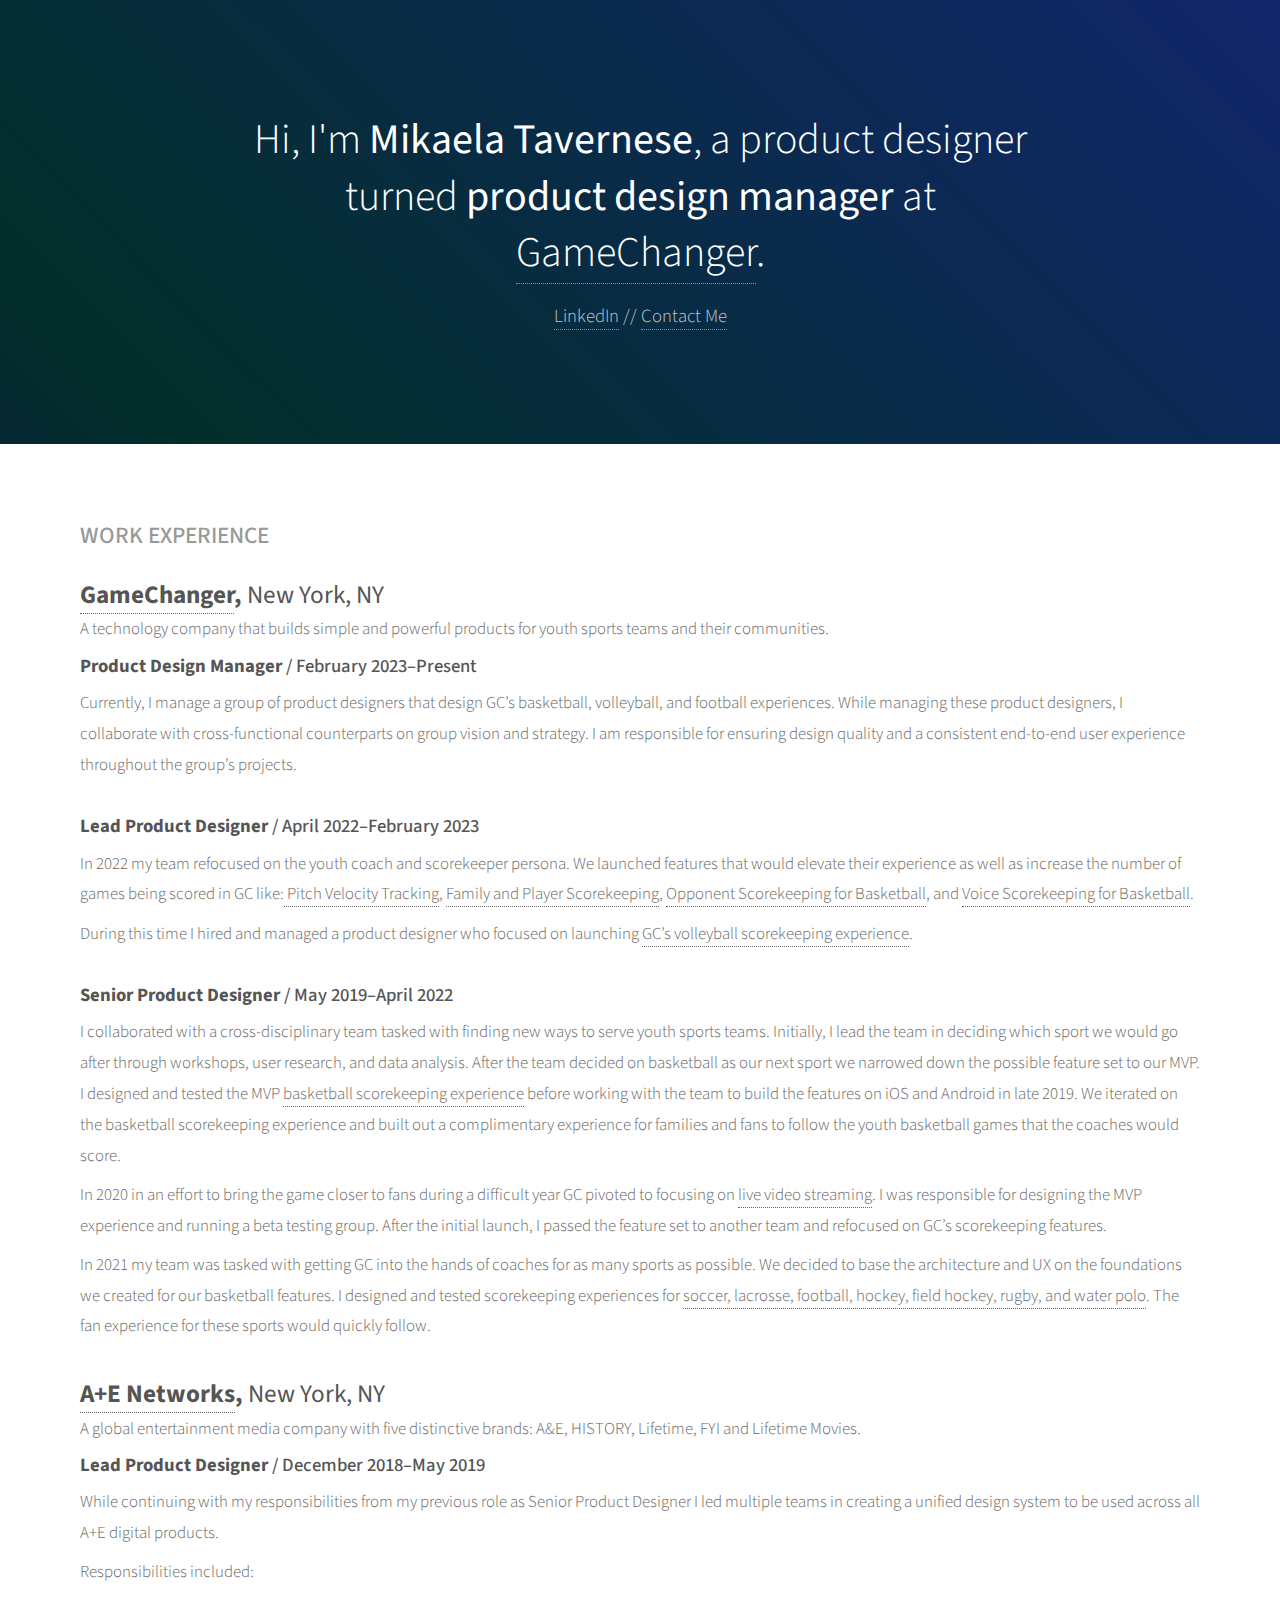
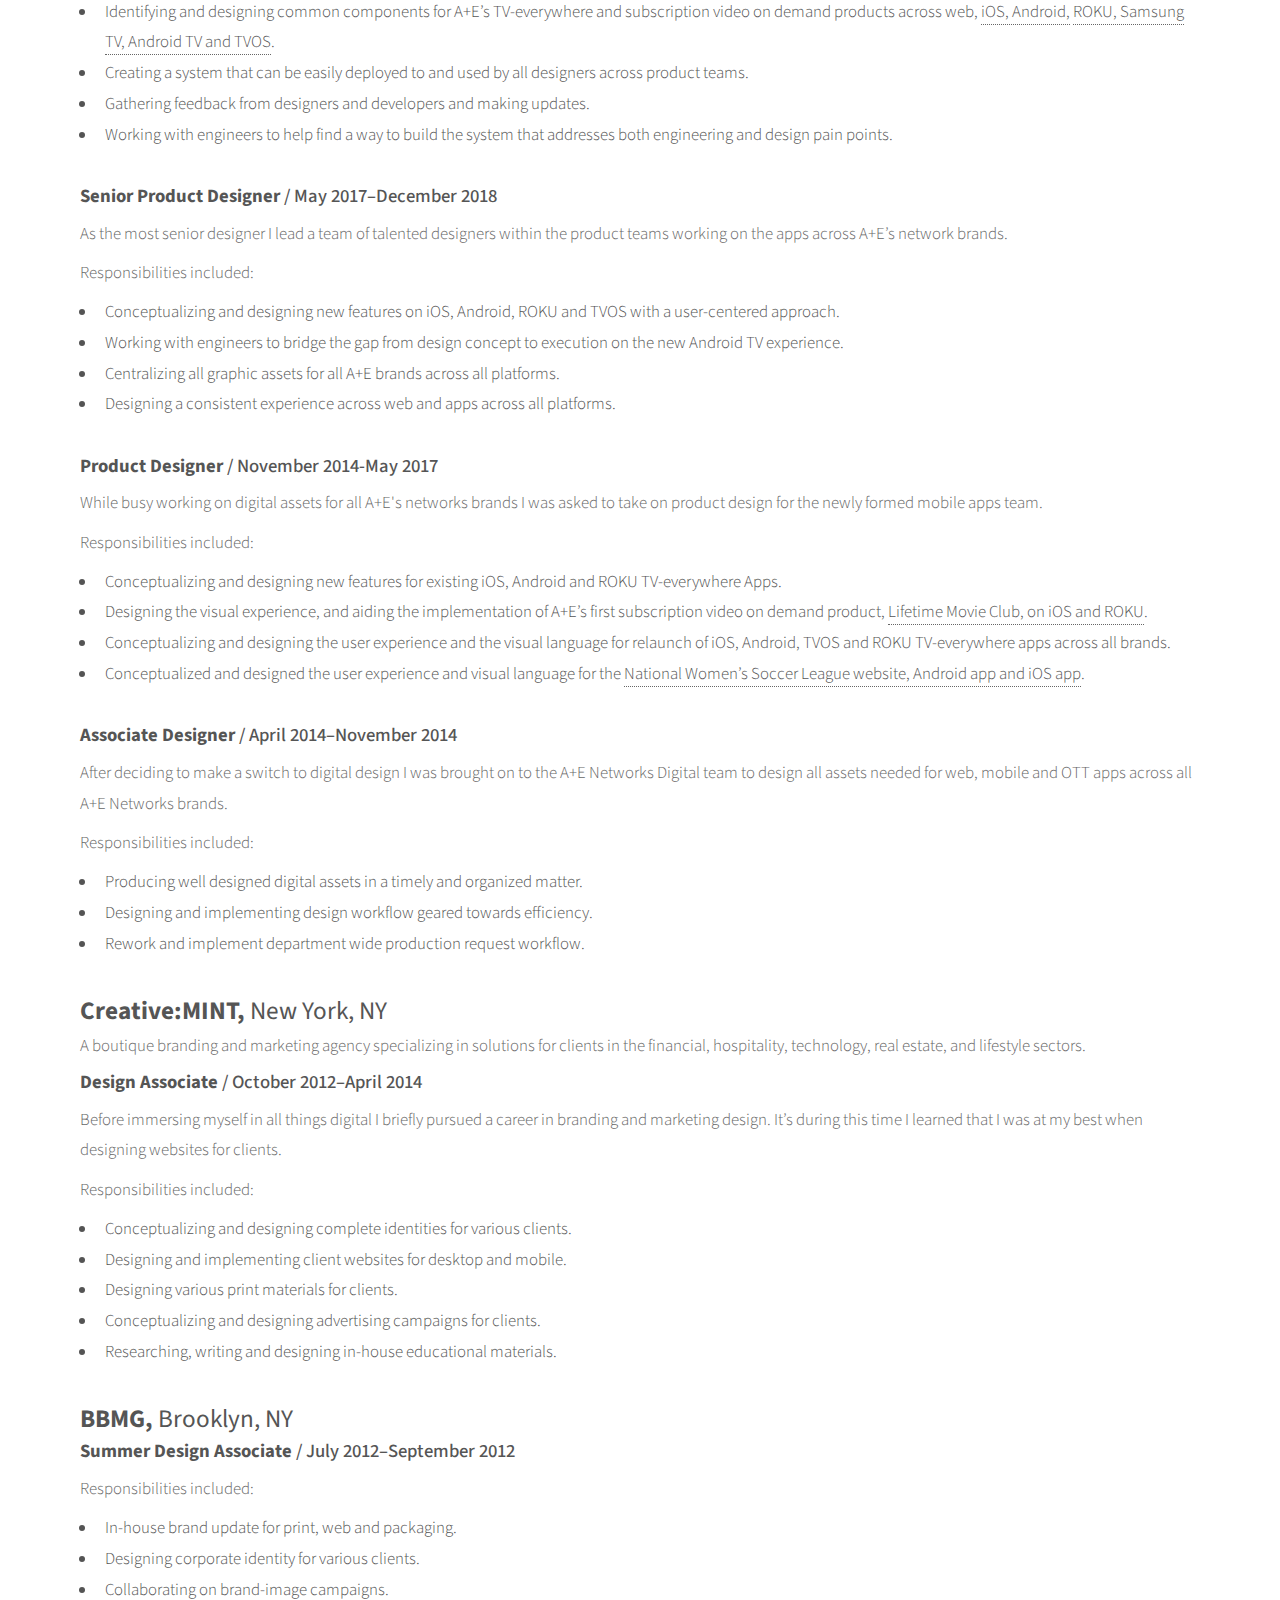
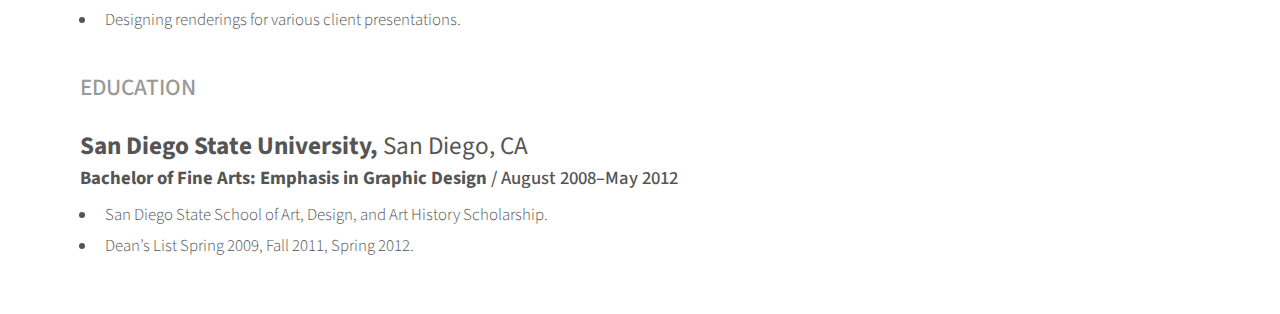
==== commit 297b4b2b: "Updated index to be just resume, clean up projects" ====
--- a/index.html
+++ b/index.html
@@ -10,7 +10,7 @@
     <title>Mikaela  Tavernese</title>
     <meta charset="utf-8" />
     <meta name="viewport" content="width=device-width, initial-scale=1" />
-    <link rel="shortcut icon" href="https://mikaelatavernese.github.io/favicon.ico">
+    <link rel="shortcut icon" href="images/m_ficon.svg">
     <!--[if lte IE 8]><script src="assets/js/ie/html5shiv.js"></script><![endif]-->
     <link rel="stylesheet" href="assets/css/main.css" />
     <!--[if lte IE 8]><link rel="stylesheet" href="assets/css/ie8.css" /><![endif]-->
@@ -21,100 +21,119 @@
     <!-- Header -->
     <section id="header">
         <div class="inner">
-            <!-- <span class="icon major fa-cloud"></span> -->
-            <span class="logo">
-              <svg width="4em" height="4em" viewBox="0 0 36 36" version="1.1">
-                <g id="Page-1" stroke="none" stroke-width="1" fill="none" fill-rule="evenodd">
-                    <path d="M18,36 C8.0588745,36 0,27.9411255 0,18 C0,8.0588745 8.0588745,0 18,0 C27.9411255,0 36,8.0588745 36,18 C36,27.9411255 27.9411255,36 18,36 Z M23.976,12.212 L18.267,19.393 L12.533,12.212 C12.398,12.081 12.216,12 12.012,12 L9,12 L9,13.476 L10.775,13.476 L10.775,22.597 L9,22.597 L9,24.075 L14.026,24.075 L14.026,22.597 L12.25,22.597 L12.25,14.328 L17.597,20.954 L17.697,21.081 C17.84,21.221 18.037,21.311 18.254,21.311 C18.472,21.311 18.667,21.221 18.81,21.081 L18.913,20.954 L24.211,14.328 L24.256,22.597 L22.482,22.597 L22.482,24.075 L27.509,24.075 L27.509,22.597 L25.731,22.597 L25.731,13.476 L27.509,13.476 L27.509,12 L24.495,12 C24.293,12 24.109,12.081 23.976,12.212 Z" id="Oval-Copy" fill="#fff"></path>
-                </g>
-            </svg>
-            </span>
-            <h1>Hi, I'm <strong>Mikaela Tavernese</strong>, a <strong>product designer</strong> with experience in <strong>iOS</strong>, <strong>web</strong>, <strong>Android</strong>, <strong>Roku</strong> and <strong>TVOS</strong>.</h1>
-            <p>Have a look at <a href="resume.html">my resume</a> or <a href="mailto:mikaela@tavernese.com?subject=Web%20Contact%20Form">contact me</a>.</p>
-            <ul class="actions">
-                <li><a href="#one" class="button scrolly">View Projects</a></li>
-            </ul>
+            <h1>Hi, I'm <strong>Mikaela Tavernese</strong>, a product designer turned<strong> product design manager</strong> at <a target="_blank" href="https://gc.com/"> GameChanger</a>.</h1>
+            <p><a target="_blank" href="https://www.linkedin.com/in/mikaelatavernese/">LinkedIn</a> // <a href="mailto:mikaela@tavernese.com?subject=Web%20Contact%20Form">Contact Me</a></p>
         </div>
     </section>
-    <!-- TVE mobile -->
-    <section id="one" class="main style1 first">
-        <div class="container">
-            <div class="row 150%">
-                <div class="6u 12u$(medium)">
-                    <header class="major">
-                        <h2>TV Everywhere Mobile Experience</h2>
+    <!-- resume -->
+     <section class="main style1">
+        <div class="container last">
+            <div class="row">
+                <div class="12u 12u$(medium)">
+                    <header>
+                        <h4 class="resume">WORK EXPERIENCE</h4>
                     </header>
-                    <p>iOS / Android</p>
-                    <ul class="actions fit">
-                        <li><a href="project-tvem.html" class="button special">View Project</a></li>
+                    <header>
+                        <h3 class="resume"><a href="https://gc.com/" target="blank">GameChanger</a>,<strong> New York, NY</strong></h3>
+                    </header>
+                    <p class="resume">A technology company that builds simple and powerful products for youth sports teams and their communities.</p>
+                    <h2 class="resume"><strong style="font-weight:700">Product Design Manager</strong> / February 2023–Present</h2>
+                    <p class="resume">Currently, I manage a group of product designers that design GC’s basketball, volleyball, and football experiences. While managing these product designers, I collaborate with cross-functional counterparts on group vision and strategy. I am responsible for ensuring design quality and a consistent end-to-end user experience throughout the group’s projects.  </p>
+                    <ul class="resume"></ul>
+                    <h2 class="resume"><strong style="font-weight:700">Lead Product Designer</strong> / April 2022–February 2023</h2>
+                    <p class="resume">In 2022 my team refocused on the youth coach and scorekeeper persona. We launched features that would elevate their experience as well as increase the number of games being scored in GC like:<a href="https://gc.com/home/post/pitch-velocity-tracking" target="blank"> Pitch Velocity Tracking</a>, <a href="https://gc.com/home/post/family-and-player-scorekeeping" target="blank">Family and Player Scorekeeping</a>, <a href="https://gc.com/home/post/opponent-scorekeeping-for-basketball" target="blank">Opponent Scorekeeping for Basketball</a>, and <a href="https://gc.com/home/post/voice-scorekeeping-for-basketball" target="blank">Voice Scorekeeping for Basketball</a>.</p>
+                    <p class="resume">During this time I hired and managed a product designer who focused on launching <a href="https://gc.com/home/post/volleyball-scorekeeping" target="blank">GC’s volleyball scorekeeping experience</a>.</p>
+                                <ul class="resume"></ul>
+
+                    <h2 class="resume"><strong style="font-weight:700">Senior Product Designer</strong> / May 2019–April 2022</h2>
+
+                    <p class="resume">I collaborated with a cross-disciplinary team tasked with finding new ways to serve youth sports teams. Initially, I lead the team in deciding which sport we would go after through workshops, user research, and data analysis. After the team decided on basketball as our next sport we narrowed down the possible feature set to our MVP. I designed and tested the MVP <a href="https://gc.com/home/basketball" target="blank">basketball scorekeeping experience</a> before working with the team to build the features on iOS and Android in late 2019. We iterated on the basketball scorekeeping experience and built out a complimentary experience for families and fans to follow the youth basketball games that the coaches would score. </p>
+                    <p class="resume">
+                    In 2020 in an effort to bring the game closer to fans during a difficult year GC pivoted to focusing on <a href="https://gc.com/home/post/streaming-is-live" target="blank">live video streaming</a>. I was responsible for designing the MVP experience and running a beta testing group. After the initial launch, I passed the feature set to another team and refocused on GC’s scorekeeping features. </p>
+                    <p class="resume">
+                    In 2021 my team was tasked with getting GC into the hands of coaches for as many sports as possible. We decided to base the architecture and UX on the foundations we created for our basketball features. I designed and tested scorekeeping experiences for <a href="https://gc.com/home/post/gamechanger-adds-scorekeeping-in-7-new-sports" target="blank">soccer, lacrosse, football, hockey, field hockey, rugby, and water polo</a>. The fan experience for these sports would quickly follow.</p>
+                    <ul class="resume"></ul>
+
+                    <header>
+                        <h3 class="resume"><a href="https://www.aenetworks.com/" target="_blank">A+E Networks</a>,<strong> New York, NY</strong></h3>
+                    </header>
+                    <p class="resume">A global entertainment media company with five distinctive brands: A&E, HISTORY, Lifetime, FYI and Lifetime Movies.</p>
+                    <h2 class="resume"><strong style="font-weight:700">Lead Product Designer</strong> / December 2018–May 2019</h2>
+                    <p class="resume">While continuing with my responsibilities from my previous role as Senior Product Designer I led multiple teams in creating a unified design system to be used across all A+E digital products.</p>
+                    <p class="resume">Responsibilities included:</p>
+                    <ul class="resume">
+                        <li>Identifying and designing common components for A+E’s TV-everywhere and subscription video on demand products across web, <a href="project-tvem.html">iOS, Android,</a> <a href="project-tveott.html">ROKU, Samsung TV, Android TV and TVOS</a>.</li>
+                        <li>Creating a system that can be easily deployed to and used by all designers across product teams.</li>
+                        <li>Gathering feedback from designers and developers and making updates. </li>
+                        <li>Working with engineers to help find a way to build the system that addresses both engineering and design pain points.</li>
+                    </ul>
+                    <h2 class="resume"><strong style="font-weight:700">Senior Product Designer</strong> / May 2017–December 2018</h2>
+                    <p class="resume">As the most senior designer I lead a team of talented designers within the product teams working on the apps across A+E’s network brands.</p>
+                    <p class="resume">Responsibilities included:</p>
+                    <ul class="resume">
+                        <li>Conceptualizing and designing new features on iOS, Android, ROKU and TVOS with a user-centered approach.</li>
+                        <li>Working with engineers to bridge the gap from design concept to execution on the new Android TV experience.</li>
+                        <li>Centralizing all graphic assets for all A+E brands across all platforms.</li>
+                        <li>Designing a consistent experience across web and apps across all platforms.</li>
+                    </ul>
+                    <h2 class="resume"><strong style="font-weight:700">Product Designer</strong> / November 2014-May 2017</h2>
+                    <p class="resume">While busy working on digital assets for all A+E's networks brands I was asked to take on product design for the newly formed mobile  apps team.</p>
+                    <p class="resume">Responsibilities included:</p>
+                    <ul class="resume">
+                        <li>Conceptualizing and designing new features for existing iOS, Android and ROKU TV-everywhere Apps.</li>
+                        <li>Designing the visual experience, and aiding the implementation of A+E’s first subscription video on demand product, <a href="project-lmc.html">Lifetime Movie Club, on iOS and ROKU</a>.</li>
+                        <li>Conceptualizing and designing the user experience and the visual language for relaunch of  iOS, Android, TVOS and ROKU TV-everywhere apps across all brands.</li>
+                        <li>Conceptualized and designed the user experience and visual language for the <a href="project-nwsl.html">National Women’s Soccer League website, Android app and iOS app</a>.</li>
+                    </ul>
+                    <h2 class="resume"><strong style="font-weight:700">Associate Designer</strong> / April 2014–November 2014</h2>
+                    <p class="resume">After deciding to make a switch to digital design I was brought on to the  A+E Networks Digital team to design all assets needed for web, mobile and OTT apps across all A+E Networks brands.</p>
+                    <p class="resume">Responsibilities included:</p>
+                    <ul class="resume">
+                        <li>Producing well designed digital assets in a timely and organized matter.</li>
+                        <li>Designing and implementing design workflow geared towards efficiency.</li>
+                        <li>Rework and implement department wide production request workflow.</li>
+                    </ul>
+                    <header>
+                        <h3 class="resume">Creative:MINT,<strong> New York, NY</strong></h3>
+                    </header>
+                    <p class="resume">A boutique branding and marketing agency specializing in solutions for clients in the financial, hospitality, technology, real estate, and lifestyle sectors.</p>
+                    <h2 class="resume"><strong style="font-weight:700">Design Associate</strong> / October 2012–April 2014</h2>
+                    <p class="resume">Before immersing myself in all things digital I briefly pursued a career in branding and marketing design. It’s during this time I learned that I was at my best when designing websites for clients.</p>
+                    <p class="resume">Responsibilities included:</p>
+                    <ul class="resume">
+                        <li>Conceptualizing and designing complete identities for various clients.</li>
+                        <li>Designing and implementing client websites for desktop and mobile.</li>
+                        <li>Designing various print materials for clients.</li>
+                        <li>Conceptualizing and designing advertising campaigns for clients.</li>
+                        <li>Researching, writing and designing in-house educational materials.</li>
+                    </ul>
+                    <header>
+                        <h3 class="resume">BBMG,<strong> Brooklyn, NY</strong></h3>
+                    </header>
+                    <h2 class="resume"><strong style="font-weight:700">Summer Design Associate</strong> / July 2012–September 2012</h2>
+                    <p class="resume">Responsibilities included:</p>
+                    <ul class="resume">
+                        <li>In-house brand update for print, web and packaging.</li>
+                        <li>Designing corporate identity for various clients.</li>
+                        <li>Collaborating on brand-image campaigns.</li>
+                        <li>Designing renderings for various client presentations.</li>
+                    </ul>
+                    <header>
+                        <h4 class="resume">EDUCATION</h4>
+                    </header>
+                    <header>
+                        <h3 class="resume">San Diego State University,<strong> San Diego, CA</strong></h3>
+                    </header>
+                    <h2 class="resume"><strong style="font-weight:700">Bachelor of Fine Arts: Emphasis in Graphic Design</strong> / August 2008–May 2012</h2>
+                    <ul class="resume">
+                        <li>San Diego State School of Art, Design, and Art History Scholarship.</li>
+                        <li>Dean’s List Spring 2009, Fall 2011, Spring 2012.</li>
                     </ul>
                 </div>
-                <div class="6u$ 12u$(medium) important(medium)">
-                    <span class="image fit"><img src="images/tve-home.jpg" alt="" /></span>
-                </div>
-            </div>
-        </div>
-    </section>
-    <!-- TVE ott -->
-    <section id="one" class="main style1">
-        <div class="container">
-            <div class="row 150%">
-                <div class="6u 12u$(medium)">
-                    <header class="major">
-                        <h2>TV Everywhere OTT experience</h2>
-                    </header>
-                    <p>TVOS / ROKU</p>
-                    <ul class="actions fit">
-                        <li><a href="project-tveott.html" class="button special">View Project</a></li>
-                    </ul>
-                </div>
-                <div class="6u$ 12u$(medium) important(medium)">
-                    <span class="image fit"><img src="images/tveott-home.jpg" alt="" /></span>
-                </div>
-            </div>
-        </div>
-    </section>
-    <!-- NWSL -->
-    <section id="one" class="main style1">
-        <div class="container">
-            <div class="row 150%">
-                <div class="6u 12u$(medium)">
-                    <header class="major">
-                        <h2>NWSL</h2>
-                    </header>
-                    <p>iOS / Android / Web</p>
-                    <ul class="actions fit">
-                        <li><a href="project-nwsl.html" class="button special">View Project</a></li>
-                    </ul>
-                </div>
-                <div class="6u$ 12u$(medium) important(medium)">
-                    <span class="image fit"><img src="images/nwsl-home.jpg" alt="" /></span>
-                </div>
-            </div>
-        </div>
-    </section>
-    <!-- LMC -->
-    <section id="one" class="main style1">
-        <div class="container last">
-            <div class="row 150%">
-                <div class="6u 12u$(medium)">
-                    <header class="major">
-                        <h2>Lifetime Movie Club</h2>
-                    </header>
-                    <p>iOS / ROKU</p>
-                    <ul class="actions fit">
-                        <li><a href="project-lmc.html" class="button special">View Project</a></li>
-                    </ul>
-                </div>
-                <div class="6u$ 12u$(medium) important(medium)">
-                    <span class="image fit"><img src="images/lmc-home.jpg" alt="" /></span>
-                </div>
-            </div>
-        </div>
     </section>
     <!-- Footer -->
-    <section id="footer">
-      <p>Have a look at <a href="resume.html">my resume</a> or <a href="mailto:mikaela@tavernese.com?subject=Web%20Contact%20Form">contact me</a>.</p>
+<!--     <section id="footer">
+      <p>Have a look at <a href="resume.html">my resume</a> or <a href="mailto:mikaela@tavernese.com?subject=Web%20Contact%20Form">contact me</a>.</p> -->
         <!-- <div class="container last">
             <h4>Contact Me</h4>
             <form action="mailto:mikaela@tavernese.com" method="post" action="#">
